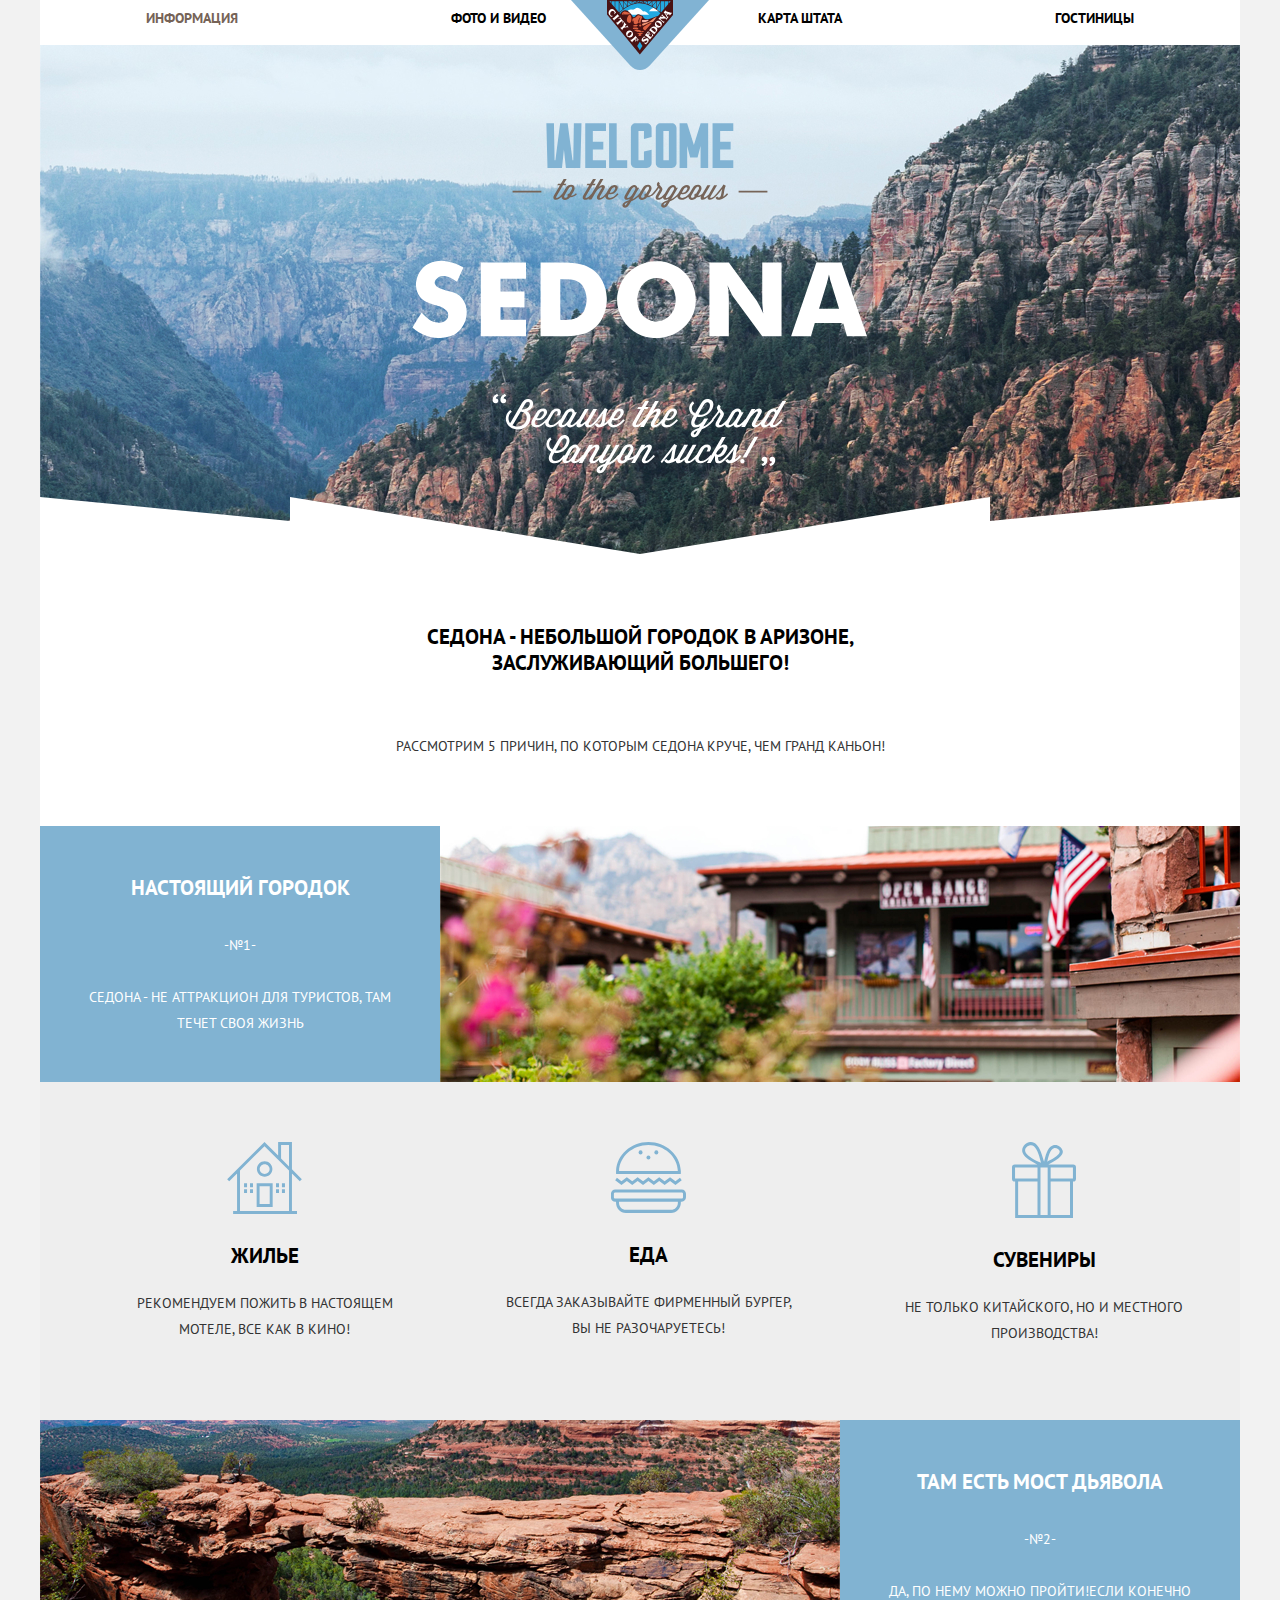
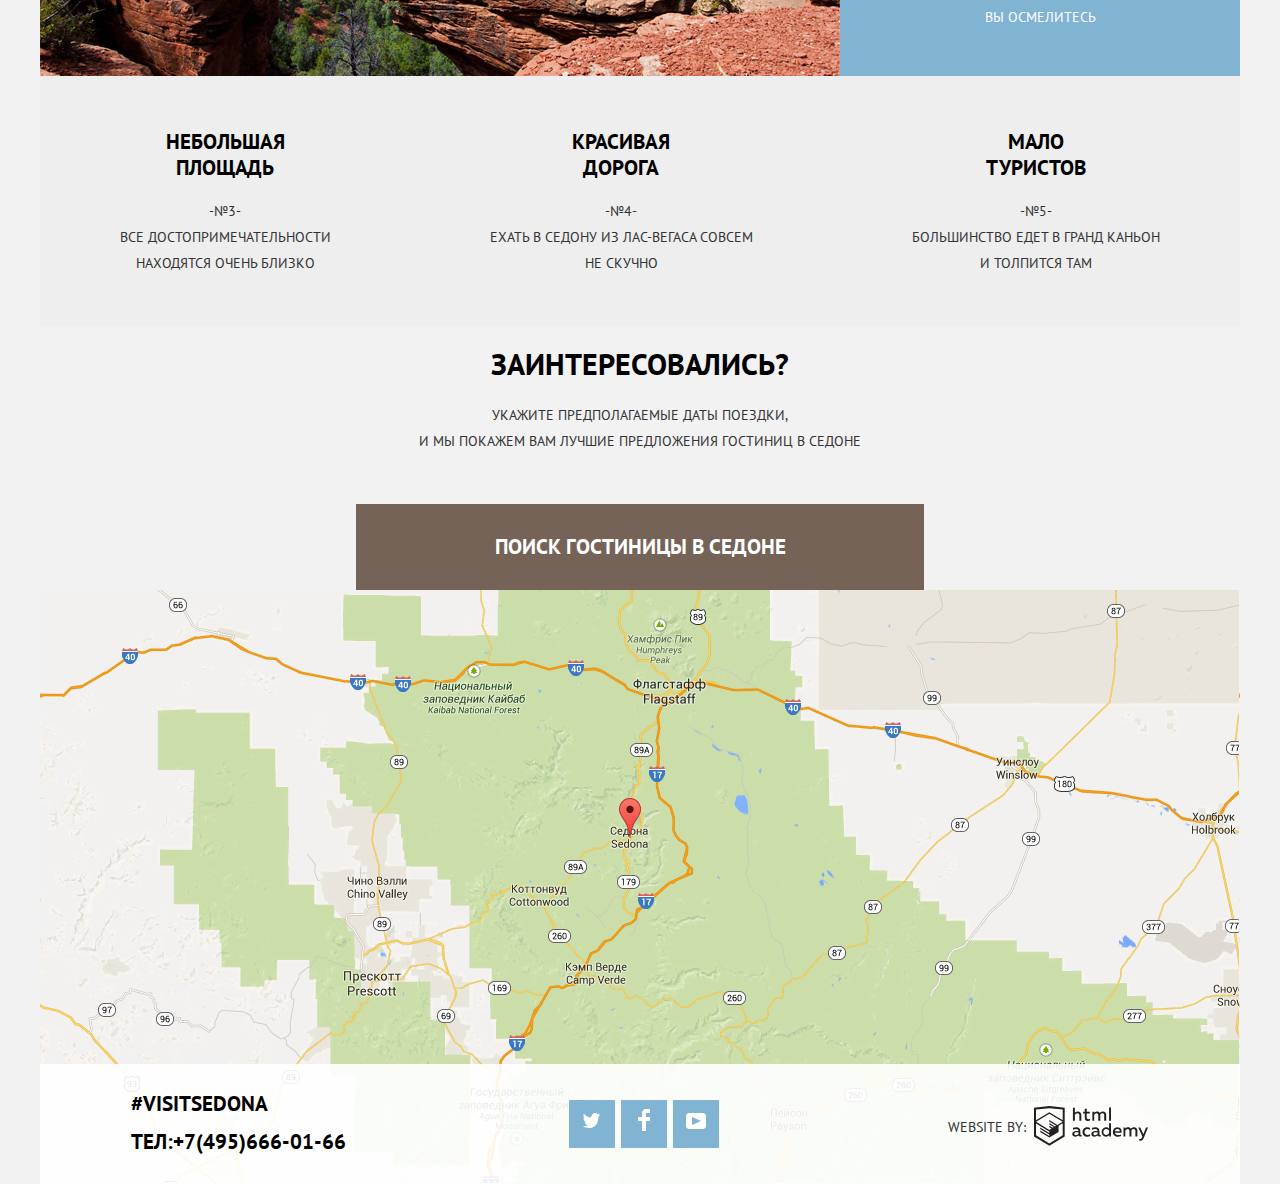
==== index.html @ 5049050f "Завершаю стилизацию" ====
<!DOCTYPE html>
<html class="page" lang="ru">
  <head>
    <meta charset="utf-8">
    <title>HTML Academy: Седона</title>
    <link href="https://fonts.googleapis.com/css2?family=PT+Sans:wght@400;700&display=swap" rel="stylesheet">
    <link href="css/style.css" rel="stylesheet">
    <link href="css/normalize.css" rel ="stylesheet">
  </head>
  <body class="page-body-index">
    <header class="main-header">
     <nav class="main-navigation">
      <div class="container">
         <a class="to-main-page" href="index.html">
         <img src="img/logo.svg" width="138" height="70" alt = "Седона логотип">
       </a>
     <ul class="site-navigation">
     <li><a class="info-page active" href="index.html">Информация</a></li>
     <li><a href="blank.html">Фото и видео</a></li>
     <li><a href="blank.html">Карта штата</a></li>
     <li><a href="inner.html">Гостиницы</a></li>
     </ul>
     </nav>
   </header>

<main class="container">

<h1 class="visually-hidden">Добро пожаловать в Седону</h1>
<div class="welcome">
<img src="img/welcome.svg" width="456.65" height="350.88" alt="Приветственная надпись">
</div>
<div class="background-placeholder">
<div class="decoration-placeholder"></div>
</div>
<section class="reasons">
  <div class="intro-text">
<h2>Седона - небольшой городок в Аризоне,<br>
  заслуживающий большего!</h2>
  <br>
<p class="intro">Рассмотрим 5 причин, по которым Седона круче, чем Гранд Каньон!</p>
</div>
<ul class="reasons-list">
  <li class="reason-item1">
    <div class="reason-info1">
    <h2>Настоящий городок</h2>
    <p>-№1-<br>
      <br>
     Седона - не аттракцион для туристов, там <br>
     течет своя жизнь</p>
    </div>
   <div class="reason-image1">
   <img src="img/realtown.jpg" width="800" height="256" alt="терраса"></div></li>
     <ul class="features-list">
       <li class="feature-item">
         <img src="img/house.svg" width="75" height="72" alt="Жилье">
         <h3>Жилье</h3>
         <p>Рекомендуем пожить в настоящем
           <br> мотеле, все как в кино!</p></li>

      <li class="feature-item">
        <img src="img/food.svg" width="75" height="70" alt="Еда">
        <h3>Еда</h3>
        <p>Всегда заказывайте фирменный бургер,
          <br> вы не разочаруетесь!</p></li>

      <li class="feature-item">
        <img src="img/souvenirs.svg" width="64" height="77" alt="Сувениры">
        <h3>Сувениры</h3>
        <p>Не только китайского, но и местного
          <br> производства!<p></li>
        </ul>

 <li class="reason-item2">
   <div class="reason-info2">
   <h2>Там есть мост дьявола</h2>
   <p>-№2-<br>
     <br>
     Да, по нему можно пройти!Если конечно <br>
      вы осмелитесь</p>
    </div>
      <div class="reason-image2">
    <img src="img/devilsbridge.jpg" width="800" height="256" alt="Мост Дьявола"></div></li>

<div class="reasons-poor">
 <li class="reason-item3"><h2>Небольшая <br> площадь</h2>
   <p>-№3-<br>
     Все достопримечательности <br> находятся очень близко</p></li>

 <li class="reason-item4"><h2>Красивая <br> дорога</h2>
    <p>-№4-<br>
      Ехать в Седону из Лас-Вегаса совсем <br> не скучно</p></li>

      <li class="reason-item5"><h2>Мало <br> туристов</h2>
        <p>-№5-<br>
          Большинство едет в Гранд Каньон <br> и толпится там</p></li>
        </div>
 </ul>
</section>
  <section class="search-form">
<h2>Заинтересовались?</h2>
  <p>Укажите предполагаемые даты поездки,<br> и мы покажем вам лучшие предложения гостиниц в Седоне</p>
  <div class="hidden-form-button">
  <button class="search-sedona" type="button"> Поиск гостиницы в Седоне</button><br>
  <form class="popup" action="https://visitsedona.ru/hotels" method="get">
  <div class="search-item">
  <label for="datein"> Дата заезда:</label>
  <div class="date-decoration">
  <input type="text" id="datein" name="datein" placeholder="   24 АПРЕЛЯ 2017">
  <svg width="21" height="23" viewBox="0 0 21 23" fill="none" xmlns="http://www.w3.org/2000/svg">
  <path fill-rule="evenodd" clip-rule="evenodd" d="M16.406 3.02498H19.251C20.217 3.02498 21 3.84698 21 4.86198V21.164C21 22.179 20.217 23 19.251 23H1.75C0.784 23 0 22.179 0 21.164V4.86198C0 3.84698 0.784 3.02498 1.75 3.02498H4.593V1.64798C4.593 1.26698 4.887 0.958984 5.25 0.958984C5.612 0.958984 5.906 1.26698 5.906 1.64798V3.02498H9.844V1.64798C9.844 1.26698 10.138 0.958984 10.501 0.958984C10.862 0.958984 11.156 1.26698 11.156 1.64798V3.02498H15.094V1.64798C15.094 1.26698 15.387 0.958984 15.75 0.958984C16.112 0.958984 16.406 1.26698 16.406 1.64798V3.02498ZM19.5646 21.484C19.6466 21.3979 19.691 21.2828 19.688 21.164H19.689V4.86198C19.689 4.60898 19.493 4.40298 19.252 4.40298H16.407V5.78098C16.407 6.16198 16.113 6.46998 15.751 6.46998C15.388 6.46998 15.095 6.16198 15.095 5.78098V4.40298H11.157V5.78098C11.157 6.16198 10.863 6.46998 10.502 6.46998C10.139 6.46998 9.845 6.16198 9.845 5.78098V4.40298H5.907V5.78098C5.907 6.16198 5.613 6.46998 5.251 6.46998C4.888 6.46998 4.594 6.16198 4.594 5.78098V4.40298H1.75C1.50263 4.40953 1.30696 4.61458 1.312 4.86198V21.164C1.30696 21.4114 1.50263 21.6164 1.75 21.623H19.251C19.3698 21.6201 19.4826 21.5701 19.5646 21.484Z" fill="#A9A9A9"/>
  <path fill-rule="evenodd" clip-rule="evenodd" d="M4.59399 9.2251H7.21899V11.2911H4.59399V9.2251ZM4.59399 12.6681H7.21899V14.7351H4.59399V12.6681ZM7.21899 16.1121H4.59399V18.1781H7.21899V16.1121ZM9.18799 16.1121H11.813V18.1781H9.18799V16.1121ZM11.813 12.6681H9.18799V14.7351H11.813V12.6681ZM9.18799 9.2251H11.813V11.2911H9.18799V9.2251ZM16.406 16.1121H13.781V18.1781H16.406V16.1121ZM13.781 12.6681H16.406V14.7351H13.781V12.6681ZM16.406 9.2251H13.781V11.2911H16.406V9.2251Z" fill="#A9A9A9"/>
  </svg>
  </div>
</div>
  <div class="search-item">
  <label for="dateout">Дата выезда:</label>
  <div class="date-decoration">
  <input type="text" id="dateout" name="dateout" placeholder="  4 ИЮЛЯ 2017">
  <svg width="21" height="23" viewBox="0 0 21 23" fill="none" xmlns="http://www.w3.org/2000/svg">
  <path fill-rule="evenodd" clip-rule="evenodd" d="M16.406 3.02498H19.251C20.217 3.02498 21 3.84698 21 4.86198V21.164C21 22.179 20.217 23 19.251 23H1.75C0.784 23 0 22.179 0 21.164V4.86198C0 3.84698 0.784 3.02498 1.75 3.02498H4.593V1.64798C4.593 1.26698 4.887 0.958984 5.25 0.958984C5.612 0.958984 5.906 1.26698 5.906 1.64798V3.02498H9.844V1.64798C9.844 1.26698 10.138 0.958984 10.501 0.958984C10.862 0.958984 11.156 1.26698 11.156 1.64798V3.02498H15.094V1.64798C15.094 1.26698 15.387 0.958984 15.75 0.958984C16.112 0.958984 16.406 1.26698 16.406 1.64798V3.02498ZM19.5646 21.484C19.6466 21.3979 19.691 21.2828 19.688 21.164H19.689V4.86198C19.689 4.60898 19.493 4.40298 19.252 4.40298H16.407V5.78098C16.407 6.16198 16.113 6.46998 15.751 6.46998C15.388 6.46998 15.095 6.16198 15.095 5.78098V4.40298H11.157V5.78098C11.157 6.16198 10.863 6.46998 10.502 6.46998C10.139 6.46998 9.845 6.16198 9.845 5.78098V4.40298H5.907V5.78098C5.907 6.16198 5.613 6.46998 5.251 6.46998C4.888 6.46998 4.594 6.16198 4.594 5.78098V4.40298H1.75C1.50263 4.40953 1.30696 4.61458 1.312 4.86198V21.164C1.30696 21.4114 1.50263 21.6164 1.75 21.623H19.251C19.3698 21.6201 19.4826 21.5701 19.5646 21.484Z" fill="#A9A9A9"/>
  <path fill-rule="evenodd" clip-rule="evenodd" d="M4.59399 9.2251H7.21899V11.2911H4.59399V9.2251ZM4.59399 12.6681H7.21899V14.7351H4.59399V12.6681ZM7.21899 16.1121H4.59399V18.1781H7.21899V16.1121ZM9.18799 16.1121H11.813V18.1781H9.18799V16.1121ZM11.813 12.6681H9.18799V14.7351H11.813V12.6681ZM9.18799 9.2251H11.813V11.2911H9.18799V9.2251ZM16.406 16.1121H13.781V18.1781H16.406V16.1121ZM13.781 12.6681H16.406V14.7351H13.781V12.6681ZM16.406 9.2251H13.781V11.2911H16.406V9.2251Z" fill="#A9A9A9"/>
  </svg>
  </div>
</div>
<div class="form-group">
  <div class="search-item">
  <label for="grownups">Взрослые:</label>
  <div class="quantity-form">
  <button type="button" class="button-minus">
    <svg width="12" height="3" viewBox="0 0 12 3" fill="none" xmlns="http://www.w3.org/2000/svg">
    <rect width="12" height="3" fill="#A9A9A9"/>
    </svg>
  </button>
    <input type="text" id="grownups" name="grownups">
    <button type="button" class="button-plus">
      <svg width="11" height="11" viewBox="0 0 11 11" fill="none" xmlns="http://www.w3.org/2000/svg">
      <path fill-rule="evenodd" clip-rule="evenodd" d="M4.23086 6.76932V11H6.76932V6.76932H11V4.23086H6.76932V0H4.23085V4.23086H0V6.76932H4.23086Z" fill="#A9A9A9"/>
      </svg>
    </button>
  </div>
  </div>
  <div class="search-item">
  <label for="children">Дети:</label>
  <div class="quantity-form">
    <button type="button" class="button-minus">
      <svg width="12" height="3" viewBox="0 0 12 3" fill="none" xmlns="http://www.w3.org/2000/svg">
      <rect width="12" height="3" fill="#A9A9A9"/>
      </svg>
    </button>
    <input type="text" id="children" name="children">
    <button type="button" class="button-plus">
      <svg width="11" height="11" viewBox="0 0 11 11" fill="none" xmlns="http://www.w3.org/2000/svg">
      <path fill-rule="evenodd" clip-rule="evenodd" d="M4.23086 6.76932V11H6.76932V6.76932H11V4.23086H6.76932V0H4.23085V4.23086H0V6.76932H4.23086Z" fill="#A9A9A9"/>
      </svg>
    </button>
  </div>
  </div>
  </div>
  <button class="search" type="button">Найти</button>
</form>
</div>
</section>
<div class="map">

</div>
</main>
  <footer class="page-footer">
    <div class="contacts">
      <h2 class="visually-hidden">Контакты</h2> <!--Логический заголовок,в макете такого слова нет-->
      <p class="outro">#VISITSEDONA<br>
        ТЕЛ:+7(495)666-01-66</p>
      </div>

      <div class="contacts">
        <h2 class="visually-hidden">Адреса в соцсетях</h2> <!--Логический заголовок,в макете такого словосочетания нет-->
      <ul class="social-media">
        <li class="icon"><a href="#">
          <span class="visually-hidden">Твиттер</span>
          <svg width="17" height="17" viewBox="0 0 17 17" fill="none" xmlns="http://www.w3.org/2000/svg">
          <path d="M10.95 1.14409C12.635 0.648089 13.934 1.41409 14.527 2.32309C15.2 2.09209 15.858 1.84209 16.538 1.61509C16.5249 2.30145 16.2117 2.94761 15.681 3.38309C16.366 3.55309 16.985 2.89209 16.985 2.89209C16.816 3.89209 15.979 4.68009 15.422 4.91609C15.191 11.6661 12.247 16.1331 5.34498 15.9981H4.89898C4.48898 15.9981 0.734977 15.5381 0.000976562 14.1111C2.27198 14.3071 3.89398 13.6891 4.69398 12.9341C3.73398 12.6341 2.01498 12.4571 1.71498 9.98409C2.06398 10.0901 2.27898 10.2121 2.90498 10.1031C1.70498 9.24709 0.373977 8.53009 0.447977 6.33009C0.732977 6.65809 1.51498 6.86609 1.78798 6.80209C1.08498 6.56109 -0.182023 3.44209 0.893977 1.85009C2.71198 3.70409 4.62898 5.45609 8.04598 5.62309C8.25398 3.33009 9.18298 1.79309 10.95 1.14409Z" fill="white"/>
          </svg>
        </a>
        </li>
        <li class="icon"><a href="#">
          <span class="visually-hidden">Фейсбук</span>
          <svg width="12" height="22" viewBox="0 0 12 22" fill="none" xmlns="http://www.w3.org/2000/svg">
          <path d="M12 4V0H8C5.79086 0 4 1.79086 4 4V8H0V12H4V22H8V12H12V8H8V4H12Z" fill="white"/>
          </svg>
        </a>
        </li>
        <li class="icon"><a href="#">
          <span class="visually-hidden">Ютуб</span>
          <svg width="20" height="16" viewBox="0 0 20 16" fill="none" xmlns="http://www.w3.org/2000/svg">
          <path fill-rule="evenodd" clip-rule="evenodd" d="M3 0H17C18.65 0 20 1.35 20 3V13C20 14.65 18.65 16 17 16H3C1.35 16 0 14.65 0 13V3C0 1.35 1.35 0 3 0ZM6.027 4.002V11.998L15.014 8L6.027 4.002Z" fill="white"/>
          </svg>
      </a>
      </li>
      </ul>
      </div>
      <span class="visually-hidden">HTML Academy</span>
      <div class="copyright-footer">
      <p class="copyright-text">Website by:  </p>
        <a class="htmlacademy" href="https://htmlacademy.ru">
          <svg width="115" height="41" viewBox="0 0 115 41" fill="none" xmlns="http://www.w3.org/2000/svg">
<path fill-rule="evenodd" clip-rule="evenodd" d="M15.5197 1.05737H15.3509L0 2.71895V31.4945L15.3509 40.8382L30.7018 31.4945V2.71895L15.5197 1.05737ZM77.0183 2.62185H75.0876V15.7311H77.0183V2.62185ZM40.8619 2.63264V7.76843C41.6131 6.9864 42.6386 6.5436 43.7105 6.53843C44.6823 6.47908 45.6329 6.84495 46.3253 7.54479C47.0177 8.24462 47.3866 9.21244 47.3399 10.2068V15.7634H45.367V10.4658C45.4231 9.94897 45.2754 9.43059 44.9566 9.02553C44.6377 8.62047 44.174 8.36218 43.6683 8.3079H43.3518C42.3456 8.36979 41.4321 8.9295 40.9041 9.80764V15.7634H38.8995V2.63264H40.8619ZM77.0183 31.4837H75.2775V30.0595C74.4828 31.1353 73.23 31.7538 71.9119 31.7211C69.4751 31.5528 67.5825 29.4822 67.5825 26.9845C67.5825 24.4867 69.4751 22.4162 71.9119 22.2479C73.1195 22.2052 74.2818 22.7203 75.0771 23.6505V18.3205H77.0183V31.4837ZM47.0656 30.0595C47.263 30.0515 47.4583 30.0152 47.6459 29.9516V31.3866C47.2482 31.5404 46.826 31.6172 46.4009 31.6132C45.6482 31.6769 44.9394 31.2429 44.639 30.5342C43.7036 31.31 42.5302 31.7227 41.3261 31.6995C39.733 31.6995 38.256 30.804 38.256 28.9482C38.256 26.65 40.3661 25.9379 42.1702 25.9379C42.9402 25.9505 43.707 26.0408 44.4596 26.2076V25.884C44.4596 24.805 43.6578 23.9742 42.1491 23.9742C41.0585 23.9764 39.9804 24.2116 38.9839 24.6647V22.8305C40.0678 22.451 41.204 22.2506 42.3495 22.2371C44.8394 22.2371 46.3693 23.4455 46.3693 26.1753V29.4121C46.3546 29.5668 46.401 29.721 46.4981 29.8406C46.5951 29.9601 46.7349 30.035 46.8862 30.0487H47.0656V30.0595ZM40.2711 28.8403C40.298 29.229 40.4761 29.5905 40.7655 29.844C41.055 30.0974 41.4317 30.2217 41.8115 30.189H41.9275C42.8819 30.1906 43.7973 29.8022 44.4702 29.11V27.5779C43.842 27.4414 43.2026 27.3655 42.5605 27.3513C41.5055 27.3513 40.2817 27.7074 40.2817 28.8403H40.2711ZM56.0229 22.9384C55.1962 22.4632 54.2596 22.2246 53.3115 22.2479H52.9422C51.7332 22.2873 50.5891 22.8166 49.7619 23.7192C48.9347 24.6218 48.4923 25.8236 48.5321 27.06V27.5024C48.6957 30.0004 50.805 31.8921 53.2482 31.7318C54.2519 31.7555 55.2477 31.5452 56.1601 31.1168V29.2718C55.3769 29.7215 54.4945 29.9591 53.5963 29.9624C52.5199 30.0288 51.4963 29.4793 50.9385 28.5356C50.3806 27.5918 50.3806 26.4095 50.9385 25.4658C51.4963 24.522 52.5199 23.9725 53.5963 24.039C54.461 24.0357 55.3066 24.2989 56.0229 24.7942V22.9384ZM66.1514 30.0595C66.3488 30.0515 66.5441 30.0152 66.7317 29.9516V31.3866C66.334 31.5404 65.9118 31.6172 65.4867 31.6132C64.734 31.6769 64.0252 31.2429 63.7248 30.5342C62.7894 31.31 61.616 31.7227 60.4119 31.6995C58.8188 31.6995 57.3417 30.804 57.3417 28.9482C57.3417 26.65 59.4518 25.9379 61.256 25.9379C62.0259 25.9505 62.7928 26.0408 63.5454 26.2076V25.884C63.5454 24.805 62.7436 23.9742 61.2349 23.9742C60.1443 23.9764 59.0662 24.2116 58.0697 24.6647V22.8305C59.1536 22.451 60.2897 22.2506 61.4353 22.2371C63.9252 22.2371 65.455 23.4455 65.455 26.1753V29.4121C65.4404 29.5668 65.4868 29.721 65.5838 29.8406C65.6809 29.9601 65.8207 30.035 65.972 30.0487H66.1514V30.0595ZM59.855 29.8481C59.5632 29.5943 59.3837 29.2311 59.3569 28.8403H59.378C59.378 27.7074 60.5385 27.3513 61.6569 27.3513C62.299 27.3655 62.9383 27.4414 63.5665 27.5779V29.11C62.8937 29.8022 61.9782 30.1906 61.0239 30.189H60.9078C60.5263 30.2247 60.1469 30.1019 59.855 29.8481ZM69.3271 26.9305C69.3271 25.2859 70.6308 23.9526 72.239 23.9526L72.2601 24.0066C73.4742 24.0066 74.5742 24.7382 75.0665 25.8732V28.0311C74.5856 29.1871 73.4673 29.9296 72.239 29.9084C70.6308 29.9084 69.3271 28.5752 69.3271 26.9305ZM83.3486 22.2479C86.8408 22.2479 88.0541 25.1395 87.4844 27.7397H80.922C81.1436 29.3582 82.6839 30.0163 84.2876 30.0163C85.2509 30.0196 86.2027 29.8021 87.0729 29.3797V31.1061C86.0736 31.5421 84.9939 31.7519 83.9078 31.7211C81.2385 31.7211 78.8963 30.189 78.8963 26.9521C78.8362 25.7502 79.2482 24.5736 80.0408 23.6841C80.8334 22.7945 81.9408 22.2658 83.1165 22.2155H83.3486V22.2479ZM80.8693 26.1753C80.9704 24.8237 82.1216 23.8104 83.4436 23.9095H83.4858C84.1064 23.8531 84.7196 24.08 85.1612 24.5295C85.6028 24.979 85.8275 25.6051 85.7752 26.24H80.8693V26.1753ZM89.489 31.4621V22.4961H91.2298V23.575C91.9777 22.7197 93.041 22.2229 94.1628 22.2047C95.2951 22.1328 96.3712 22.7163 96.9482 23.7153C97.7407 22.8335 98.8477 22.3161 100.018 22.2803C100.952 22.2327 101.859 22.6011 102.507 23.2901C103.154 23.9792 103.478 24.9213 103.394 25.8732V31.4837H101.39V25.9271C101.437 25.4734 101.306 25.0191 101.024 24.6647C100.743 24.3104 100.336 24.0852 99.8917 24.039H99.6174C98.7512 24.0941 97.9525 24.536 97.4335 25.2474V31.4837H95.4289V25.9271C95.4728 25.47 95.3357 25.0139 95.0481 24.6611C94.7606 24.3082 94.3467 24.088 93.8991 24.0497H93.6881C92.7466 24.1344 91.8915 24.6449 91.3564 25.4416V31.5161H89.5312L89.489 31.4621ZM113.977 22.4745H111.972L109.324 29.2718L106.306 22.4853H104.196L108.417 31.5484L108.237 32.0016C107.72 33.3611 107.003 34.0516 106.053 34.0516C105.75 34.0548 105.447 34.0112 105.156 33.9221V35.6161C105.536 35.7125 105.926 35.7632 106.317 35.7671C107.646 35.7671 108.902 35.0226 109.851 32.6813L113.977 22.4745ZM52.689 6.78658V3.54974L50.7266 4.01369V6.73264H49.144V8.49132H50.7899V12.9905C50.7231 13.817 51.0244 14.6301 51.61 15.2038C52.1955 15.7775 53.0028 16.0505 53.8073 15.9468C54.5996 15.9535 55.3875 15.8259 56.139 15.5692V13.8429C55.5727 14.0781 54.9672 14.199 54.356 14.199C53.2165 14.199 52.689 13.8105 52.689 12.6237V8.5129H55.8541V6.78658H52.689ZM58.3862 15.7526V6.75421H60.1376V7.83316C60.8811 6.97655 61.9403 6.476 63.0601 6.45211C64.1624 6.38099 65.2146 6.93142 65.8032 7.88711C66.5958 7.00534 67.7028 6.48794 68.8734 6.45211C69.8138 6.41462 70.7233 6.79859 71.364 7.50353C72.0046 8.20846 72.3126 9.16418 72.2073 10.1205V15.7418H70.2028V10.1853C70.2499 9.73151 70.1184 9.27721 69.8373 8.92287C69.5561 8.56853 69.1485 8.34334 68.7046 8.29711H68.4619C67.5957 8.35228 66.797 8.7942 66.278 9.50553V15.7418H64.2734V10.1853C64.3206 9.73151 64.1891 9.27721 63.9079 8.92287C63.6268 8.56853 63.2191 8.34334 62.7752 8.29711H62.5326C61.5911 8.38181 60.736 8.89229 60.2009 9.68895V15.7634H58.3862V15.7526ZM28.6972 30.3033L28.7078 30.2968L28.6972 30.3184V30.3033ZM28.6972 18.3205V30.3033L15.3509 38.4321L2.00459 30.3184V18.5147L15.2876 26.6068V28.0311L6.18257 22.5284V23.9418L15.3404 29.5632V31.0629L6.19312 25.4955V26.9521L15.3509 32.5734L24.5826 26.9197V20.8129L28.6972 18.3205ZM28.7078 16.7776L25.0362 18.9355L23.3482 20.0145L15.3087 15.0837V16.4971L22.156 20.7266L22.0083 20.8237L20.9532 21.4063L15.2876 17.9537V19.3995L19.761 22.1184L18.706 22.8413L15.3298 20.7913V22.2047L17.5454 23.5426L15.2982 24.9021L2.11009 16.864L15.3087 8.72869L28.7078 16.7776ZM15.2876 7.27211L28.7078 15.3534V4.56395L15.3615 3.12895L2.01514 4.56395V15.3534L15.2876 7.27211Z" fill="#231F20"/>
</svg>
</a>
</div>
</footer>
</body>
</html>
---- css/style.css ----
/*Переменные*/


:root {
  --basic-white: #ffffff;
  --basic-black: #000000;
  --light-black: #333333;
  --basic-cyan: #81b3d2;
  --cyan-dark: #669ec0;
  --cyan-extra-dark: #5496bd;
  --brown: #766357;
  --brown-dark: #604E43;
  --brown-extra-dark: #503e33;
  --brown-gray:#6a6a6a;
  --gray: #eeeeee;
  --gray-light: #f2f2f2;
  --gray-dark: #e5e5e5;
  --rubus: #bdbbbc;

}



.page-body-index {
  min-width:1280px;
  margin:0;
  padding:0;
  font-family: "PT Sans",sans-serif;
  font-size: 14px;
  line-height: 26px;
  font-weight: 700;
  color: var(--basic-black);
  text-transform: uppercase;
  background-color: var(--gray-light);
}

.page-body-inner {
  min-width:1280px;
  margin:0;
  padding:0;
  font-family: "PT Sans",sans-serif;
  font-size: 14px;
  line-height: 26px;
  font-weight: 700;
  color: var(--basic-black);
  text-transform: uppercase;
  background-color: var(--gray-light);
}

a {
  text-decoration: none;
}
img {
  max-width: 100%;
  height:auto
}
/*Grid*/
.page {
  height: 100%
}

.page-body-index {
  min-height:100%;
  display:grid;
  grid-template-rows: min-content 1fr min-content;
  align-content: start;
}
/*Main Header*/
.main-header {
margin:0
}

h2 {
  font-size: 21px;
  text-align:center;
}

p {
  font-size: 14px;
  font-weight: 400;
  color: var(--light-black)
}

/*Site Navigation*/
.main-navigation {
  display:flex;
  width:1200px;
  margin-left:auto;
  margin-right:auto;
  justify-content:center;
  background-color: var(--basic-white)
}
.container {
  margin:0
}

.header-logo {
  display:flex;
  justify-content: center;
  width: 138px;
  height: 70px;
  margin:0 auto
}

.site-navigation a{
  font-size: 14px;
  line-height: 26px;
  color: var(--basic-black);
  background-color: transparent
}

.site-navigation a.active{
  color:var(--brown)
}
.site-navigation {
  display:flex;
  flex-direction:row;
  justify-content:space-around;
  align-items:center;
  width:1200px;
  margin:0px;
  vertical-align:middle;
  padding:0px;
  margin-top:-80px;
  height:55px;
  list-style: none;
}

.site-navigation a:hover {
color: var(--basic-cyan)
}

.site-navigation a:active {
color: var(--basic-black);
opacity:30%
}

/*logo*/
.to-main-page {
  display:block;
  width: 138px;
  height: 70px;
  margin-left: auto;
  margin-right:auto;
  position:relative;
  z-index:2
}

/*Container*/

.container {
  width:1200px;
  margin: 0 auto
}

/*Header*/
.welcome {
  width:456.65px ;
  height:350.88px;
  margin:0 auto;
  margin-top:78px;
  padding:0;
  position:relative;
  z-index:2
}

.background-placeholder {
  display:flex;
  width:1200px;
  height:509px;
  background-image: url("../img/background-photo.jpg");
  background-position: center ;
  background-repeat: no-repeat;
  margin-top:-428.88px;

}
.decoration-placeholder {
  display:flex;
  width:1200px;
  background-image: url("../img/decor.svg");
  background-position: bottom;
  background-repeat:no-repeat;

}


/*Main*/
/*index*/
.intro-text {
  display: flex;
  flex-direction: column;
  justify-content: center;
  align-items: center;
  height:272px;
  width: auto;
  background-color: var(--basic-white);
}

.reasons {
  width:100%;
}

.reasons-list {
  width:100%;
  margin:0;
  padding:0;
}
.reason-item1 {
  display:flex;
  width:100%;
  height:256px;
  justify-content: center;
}
.reason-item1  {
  color: var(--basic-white);
  background-color: var(--basic-cyan)
}

.reason-info1 {
  display:flex;
  width:400px;
  height:256px;
  flex-direction:column;
  flex-wrap:wrap;
  justify-content:center;
  align-self:center
}

.reason-info1 p {
  font-size: 14px;
  font-weight: 400;
  color: var(--basic-white)
}

.features-list {
  display:flex;
  flex-direction:row;
  justify-content: space-around;
}

.feature-item {
  margin:60px 0
}
.reasons-list {
  list-style:none;
  text-align: center
}

.reason-item2 {
  display:flex;
  flex-direction: row-reverse;
  width:100%;
  height:256px;
  justify-content: center;
}

.reason-item2 {
    color: var(--basic-white);
    background-color: var(--basic-cyan)
}

.reason-info2 {
  display:flex;
  width:400px;
  height:256px;
  flex-direction:column;
  flex-wrap:wrap;
  justify-content:center;
  align-self:center
}

.reason-info2 p {
  font-size: 14px;
  font-weight: 400;
  color: var(--basic-white)
}

.reasons-poor {
  display:flex;
  justify-content:space-around;
  align-items: center;
  height: 250px
}


.features-list {
  list-style: none;
  text-align: center
}

.feature-item h3 {
  font-size: 21px;
  text-align: center
}

.search-sedona {
  font:inherit;
  font-size:21px;
  width:568px;
  height: 86px;
  text-align: center;
  color: var(--basic-white);
  text-transform: uppercase;
  background-color: var(--brown);
  border: none
}

.hidden-form-button .popup {
  display:none;
}

.hidden-form-button:hover .popup {
  position:absolute;
  display: flex;
  height:395px;
  width:568px;
  justify-content:center;
  padding:50px 0;
  flex-wrap:wrap;
  background-color: var(--basic-white);
  box-sizing:border-box
}

.popup .search-item  {
  display:flex;
  font: inherit;
  width:458px;
  height:38px;
  justify-content:space-between;
  align-items: center;
  margin-top: 0;
  margin-bottom:30px;
}

 .search-item:last-child  {
  margin-bottom: 0;
}

.date-decoration  {
  display:flex;
  font: inherit;
  background-color: var(--gray-light);
  width:346px;
  height:38px;
  border:1px solid var(--gray-light);
  vertical-align: middle;
}


 .search-item .date-decoration input {
   display:flex;
   font:inherit;
   width:inherit;
   padding:0 0;
   background-color: var(--gray-light);
   border:1px solid var(--gray-light);

}

.date-decoration  svg{
  display:flex;
  align-self: center;
  margin-right:5px
}

.form-group {
  display:flex;
  width:458px;
  justify-content: space-between;
}

.quantity-form {
  display:flex;
  width:114px;
  height:38px
}
/*
.form-group div:first-child label {
  margin-right:100px;
}
*/
.form-group div:last-child label {
  padding-left:50px
}

.search-item label {
vertical-align: middle;
}

.quantity-form input {
  width:64px;
  background-color: var(--gray-light);
  border:1px solid var(--gray-light);

}

.button-plus {
  display:flex;
  padding:0;
  padding-right:13px;
  padding-top:15px;
  border:none;
}

.button-plus svg:hover path {
  fill:var(--basic-black)
}

.button-minus {
  display:flex;
  padding:0;
  padding-left:13px;
  padding-top:19px;
  border:none;
}

.button-minus svg:hover rect {
  fill:var(--basic-black)
}

.search-item input:hover {
  background-color:var(--gray-dark)
}


.search-item input:focus {
  background-color: transparent
}

.date-decoration svg:hover path {
  fill:var(--basic-black)
}

.date-decoration svg:active path {
  fill:var(--basic-cyan)
}


 .quantity-form:first-child {
  margin-right: 80px
}


.search-sedona:hover {
  background-color: var(--brown-dark)
}

.search-sedona:active {
  color:rgba(255, 255, 255, 0.3);
  background-color: var(--brown-extra-dark);
}

.search-form p {
  text-align:center;
  margin-bottom:50px
}

.search-form h2 {
  font-size:30px
}

.search-form {
  flex-direction:column;
  width:568px;
  margin-left:auto;
  margin-right:auto;
}


.search {
  font-size:21px;
  font-weight:700;
  width:458px;
  height:58px;
  margin-top:20px;
  margin-left:auto;
  margin-right:auto;
  text-align: center;
  color: var(--basic-white);
  text-transform: uppercase;
  background-color: var(--basic-cyan);
  border: none
}

.search:hover {
background-color:var(--cyan-dark);
}

.search:active {
background-color:var(--cyan-extra-dark);
color:rgba(255, 255, 255, 0.3)
}

.intro {
  font-size: 14px;
  text-align: center;
  color: var(--light-black)
}

.inner {
  font-size: 14px;
  font-weight: 400;
  color: var(--basic-black);
  list-style: none
}

.limit {
  font-size: 14px;
  font-weight: 400;
  color: var(--basic-black)
}

.reasons, .map {
background-color: var(--gray)
}

.map {
  height:594px;
  background-image: url("../img/map.png");
  z-index:1;
}
/*inner*/
/*Hotel pick menu*/
.pick {
  display:flex;
  width:1200px;
  height:217px;
  justify-content: center;
  align-items: space-between;
  background-image: url("../img/backgroundblur.jpg");
  background-position: ;
  background-repeat: no-repeat
}

.search-parameters {
  display:flex;
  width:1200px;
  height:217px;
  margin-bottom:60px;
  justify-content:;
  color: var(--basic-white)
}


.inner-infrastructure {
  display:flex;
  flex-direction:column;
  margin:0;
  justify-content:space-around;
  padding-bottom:20px;
  list-style:none;
}

.inner-infrastructure h3 {
  margin-bottom:0
}

.filter-option label {
  position: relative;
  display: flex;
  cursor: pointer;
  font-size: 14px;
  font-weight:400;
  user-select: none;
  align-self: center;
}

.inner-hotel-type .filter-option label::before {
  display:block;
  content:"";
  width:23px;
  height:23px;
  margin-right:17px;
  align-self:center;
  background-image:url("../img/checkbox-off.svg");
}


.inner-infrastructure li:last-child label::before {
  display:block;
  content:"";
  width:27px;
  height:23px;
  margin-right:17px;
  align-self:center;
  background-image:url("../img/checkbox-on-disabled.svg");
}

.inner-infrastructure li:nth-child(2) .filter-input-checkbox + label::before {
  display:block;
  content:"";
  width:19px;
  height:19px;
  margin-right:17px;
  align-self:center;
  border:3px solid var(--brown-gray);
  border-radius:3px;
}

.inner-infrastructure li:nth-child(3) .filter-input-checkbox + label::before {
  display:block;
  content:"";
  width:19px;
  height:19px;
  margin-right:17px;
  align-self:center;
  border:3px solid var(--brown-gray);
  border-radius:3px;
}


.filter-option .filter-input-checkbox:checked + label::before {
  display:block;
  content:"";
  width:27px;
  height:23px;
  margin-right:13px;
  align-self:center;
  background-image:url("../img/checkbox-on.svg");
  background-repeat:no-repeat;
}

.inner {
  height:auto;
  flex-direction:column;
  align-items: space-around;
  color: var(--basic-white);
}

.inner-hotel-type {
  display:flex;
  flex-direction:column;
  margin:0;
  margin-left:120px;
  justify-content:space-around;
  padding-bottom:20px;
  list-style:none;
}

.inner-hotel-type h3 {
  margin-bottom:0
}

/* Filter toggle*/

.filter-item {
  margin-top: 0px;
  padding: 0;
  border: none;
}

.range-filter {
  width: 316px;

}

.filter-item legend {
  margin:0;
font-size: 16px;
line-height:21px;
font-weight:700px;
margin-bottom: 20px;
}

.range-controls {
position:relative;
}

.range-controls .scale {
  margin-top: 25px;
  height: 2px;
  background-color:rgba(255, 255, 255, 0.3);
}

.range-controls .bar {
  width: 80%;
  height: 2px;
  background-color: var(--basic-white);
}


.range-controls .toggle {
  position: absolute;
  top: -10px;
  left: 0;
  width: 4px;
  height: 4px;
  padding: 0;
  border: 8px solid #ffffff;
  background-color: #ababab;
  border-radius:50%;
  box-shadow: 0 2px 1px 0 #cfcfcf;
}

.range-controls .toggle-min {
  left: 0px;
}

.range-controls .toggle-min:hover {
  width: 4px;
  height: 4px;
  padding: 0;
  border: 10px solid #ffffff;
}

.range-controls .toggle-max {
  left: 248px;
}

.range-controls .toggle-max:hover {
  width: 4px;
  height: 4px;
  padding: 0;
  border: 10px solid #ffffff;
}

.cost-per-day {
  display:flex;
  flex-direction:column;
  justify-content: space-around;
  margin-left:auto;
  margin-right:70px;
}

.range {
  display:flex;
  width:317px;
  font-size: 14px;
  font-weight:400;
  line-height:21px;
  padding: 7px 0;
  border: 3px solid white;
  border-radius:2px;
}

.stick {
  display:flex;
  width:2px;
  margin:0;
  margin-left:40px;
  align-self:center
}

.range .range-lim:first-child {
  display:flex;
  padding-left:65px
}

.range .range-lim:last-child {
  display:flex;
  padding-left:50px;
}

.range .range-lim input {
  width:32px;
  color:var(--basic-white);
  background-color:transparent;
  vertical-align: middle;
  margin-left:5px;
  border:none
}


.show {
  width:136px;
  height:36px;
  align-self:center;
}

.show:hover {
  color: var(--basic-black);
  background-color: var(--basic-white)
}

/* Search results*/
.sort {
  display: flex;
  padding-left:50px;
  padding-top:30px;
  margin:0 auto;
  height:145px;
  background-color:var(--basic-white);
  border-bottom:1px solid var(--gray-dark);


}

.sort-inner {
  display:flex;
  flex-direction:row;
  width:100%;
  justify-content: flex-start;
  color: var(--basic-black);
  list-style:none;
}

.sort h2 {
  margin:10px;
  white-space: pre;
}



.sort-inner li:not(:first-child) {
  color:silver;
  line-height:18px;
  font-size: 12px;
  font-weight:400;
  text-decoration:underline dashed;
  margin-right: 40px;
}

.sort-inner li:first-child {
  line-height:18px;
  font-size: 12px;
  font-weight:400;
  color:var(--basic-black);
  margin-right: 40px
}

.sort-inner li:nth-child(2) {
  color:var(--basic-cyan);
  line-height:18px;
  font-size: 12px;
  font-weight:400;
  text-decoration:none;
  margin-right: 40px;
}

.sort-inner li:not(:first-child):hover {
  color:var(--basic-cyan);
  line-height:18px;
  font-size: 12px;
  font-weight:400;
  text-decoration:underline dashed;
  margin-right: 40px;
}

.sort-inner li:not(:first-child):active {
  color: var(--basic-cyan);
  text-decoration:none
}

.sort-inner li:focus {
  color: var(--basic-black);
  text-decoration:none
}

.sort-inner h4 {
  margin:0
}

.sort h2, .sort h4 {
  margin-right: 40px;
}

.sort-triangles {
  margin-left:auto;
  margin-right:70px;
  margin-top:0
}

.sort-triangles svg {
  margin-right:10px
}

.sort-triangles svg:first-child:hover path,
.sort-triangles svg:last-child:hover path {
  fill: var(--basic-black)
}

.sort-triangles svg:first-child:active path,
.sort-triangles svg:last-child:active path{
  fill: var(--basic-cyan)
}

.pick-result {
  display:flex;
}

.found {
  display:flex;
  flex-direction: column;
  align-content: space-around;
  width:1200px;
  height:auto;
  list-style: none;
  padding:0;
  margin:0 auto;
  background-color:var(--basic-white);
  box-sizing:border-box
}

.amara {
  display:flex;
  width: 100%;
  height: 125px;
  flex-wrap: wrap
}

.amara p{
  display:flex;
  justify-content: flex-start
}

.desert {
  display:flex;
  width: 100%;
  height: 125px;
  flex-wrap: wrap
}

.diablo {
  display:flex;
  width: 100%;
  height: 125px;
  flex-wrap: wrap
}

.found-item {
  display:flex;
  padding: 24px  70px;
  margin-left: auto;
  width:1200px;
  flex-direction:row;
  border-bottom:1px solid var(--gray-dark);
  box-sizing:border-box

}


.found-item h3 {
  margin:0
}

.found-item p {
  margin:0
}

.found-item img {
  display:block
}


.stars {
  padding:0;
  display:flex;
  flex-direction:row;
  margin-left:auto;
  margin-bottom: 40px;
  list-style:none;

}

.stars li {
  width:25px;
  height:25px;
  background: url("../img/star.svg") no-repeat 100% 100%;
  list-style:none
}

.rating {
  background-color: var(--gray);
  text-align:center;
  padding:5px;
  width:100px;
  height:12px;
  line-height: 12px;
}

.text {
display:flex;
flex-direction:column;
margin-left:30px
}

.path {
margin-left:auto;
margin-right:10px;
display:flex;
flex-direction:column;
text-align:right
}

.buttons {
  display:flex;
  margin-top:auto;
  flex-direction:row;
}

.buttons button:first-child {
  margin-right: 6px;
}

/* Button*/
.detail {
  font: inherit;
  text-align: center;
  color: var(--basic-white);
  text-transform: uppercase;
  background-color: var(--basic-cyan);
  border: none
}

.detail:hover {
  background-color:var(--cyan-dark)
}
.detail:active {
  color:rgba(255, 255, 255, 0.3);
  background-color:var(--cyan-extra-dark);
}

.book {
  font: inherit;
  text-align: center;
  color: var(--basic-white);
  text-transform: uppercase;
  background-color: var(--brown);
  border: none
}

.book:hover {
  background-color: var(--brown-dark)
}

.book:active {
  color:rgba(255, 255, 255, 0.3);
  background-color:var(--brown-extra-dark);
}

.show {
  font: inherit;
  font-weight:400;
  text-align: center;
  color: var(--basic-white);
  text-transform: uppercase;
  background-color: transparent;
  border: 2px solid white
}
/* Footer*/

.page-footer {
  display:flex;
  width:1200px;
  height:120px;
  margin-left:auto;
  margin-right:auto;
  justify-content: space-around;
  margin-top:-120px;
  background-color:rgba(255, 255, 255, 0.9);

  z-index:2
}

.footer-up {
  height:120px;
  background-color:var(--basic-white)
}

.visually-hidden:not(:focus):not(:active) {
  overflow: hidden;
}

.social-media {
  list-style:none
}

.copyright-footer{
  display:flex;
  margin-top:36px
}

.copyright-text {
  white-space:pre
}

.htmlacademy {
  margin-top:5px
}

.htmlacademy:hover path {
  fill: var(--basic-cyan);
}

.htmlacademy:active path {
  fill: var(--rubus)
}

.outro {
  font-size: 21px;
  font-weight: 700;
  line-height: 180%;
  color: var(--basic-black)
}

.social-media {
  display:flex;
  margin-top:36px;
  margin-right:40px;
}
.icon {
  display:flex;
  align-items: center;
  justify-content: center;
  margin-right:6px;
  width:46px;
  height:48px;
  background-color: var(--basic-cyan);
}

.icon:hover {
background-color: var(--cyan-dark);
}

.icon:active path {
  opacity:0.3;
}

.icon:active {
  background-color: var(--cyan-extra-dark);
}

.visually-hidden {
  display:none
}

.blank {
  width:1224px;
  height:1224px;
  margin-left:auto;
  margin-right:auto;
  background-image:url("../img/founded1902.jpg");
  background-position: center;
}

.blank h1,
.blank p {
  font-family: "PT Sans",sans-serif;
  font-size: 48px;
  line-height: 26px;
  font-weight: 700;
  padding-top:100px;
  text-align:center;
  text-decoration:underline;
  color: var(--basic-white);
}
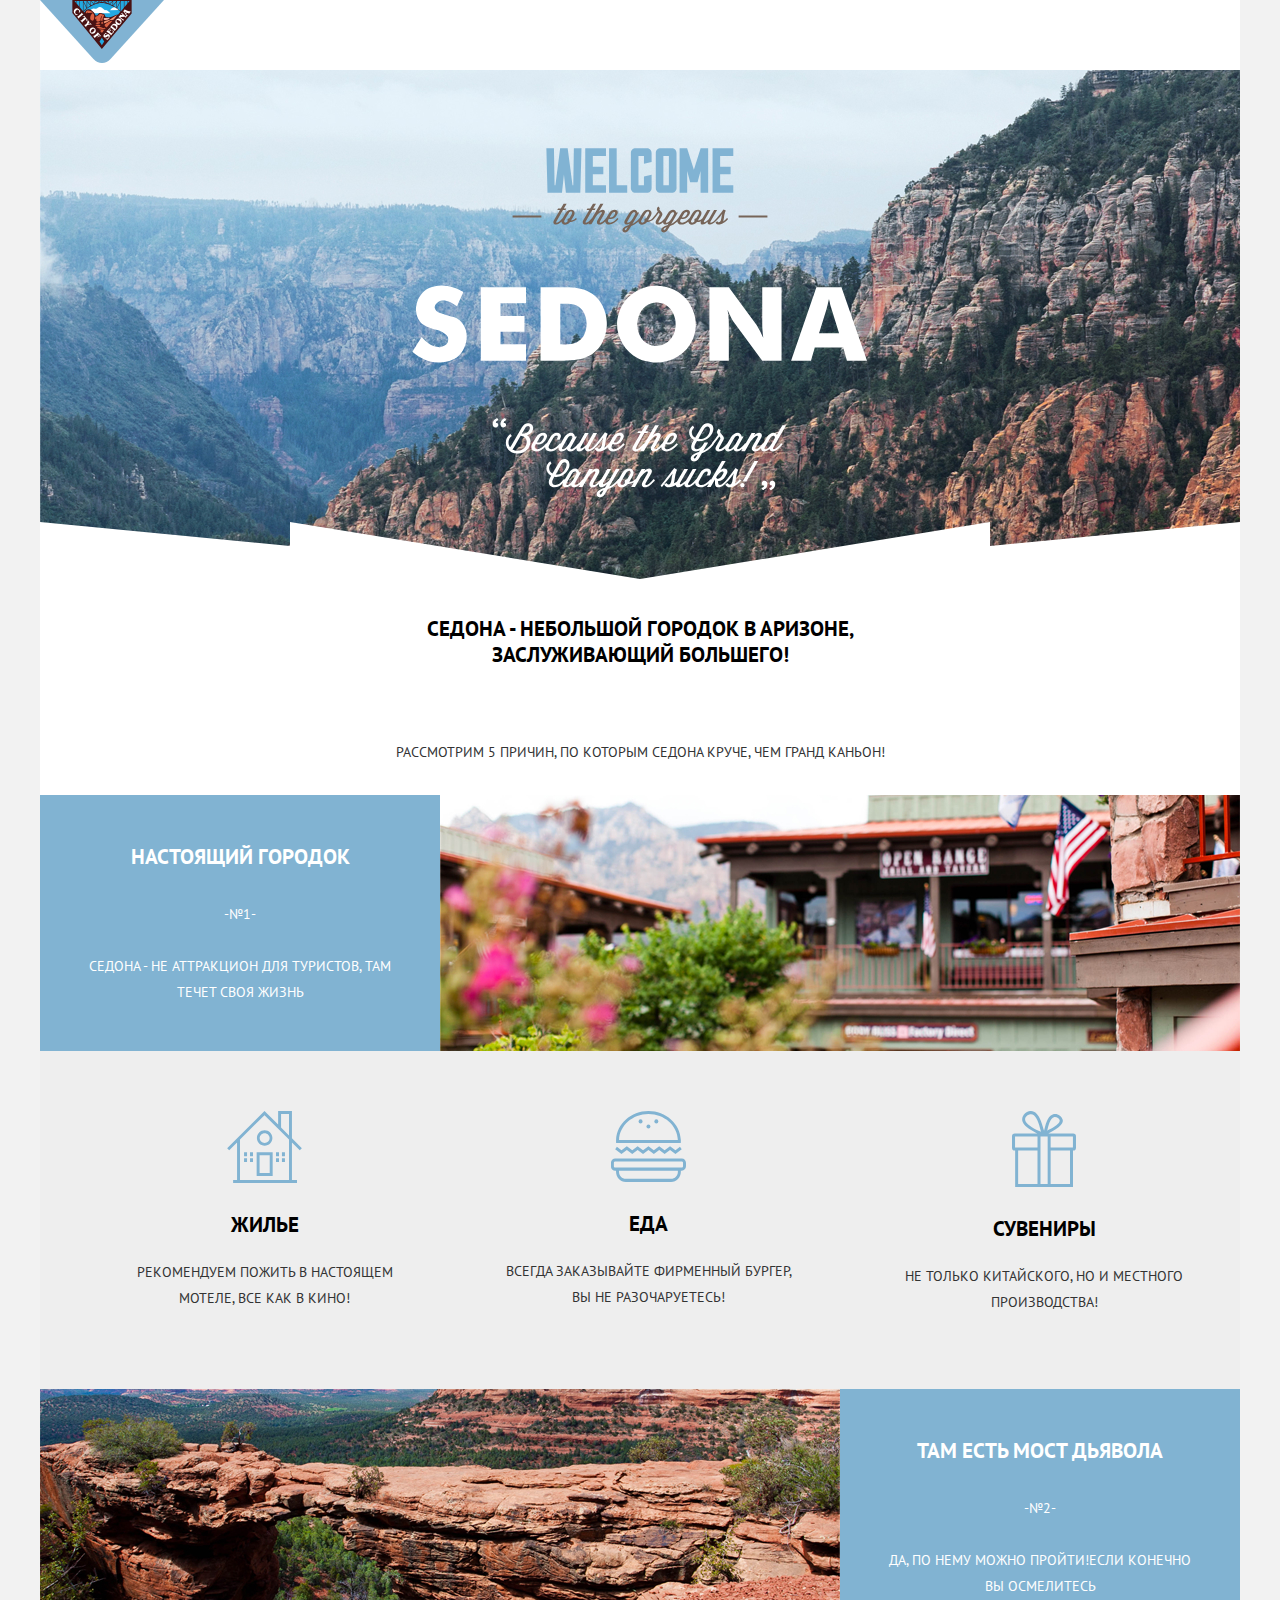
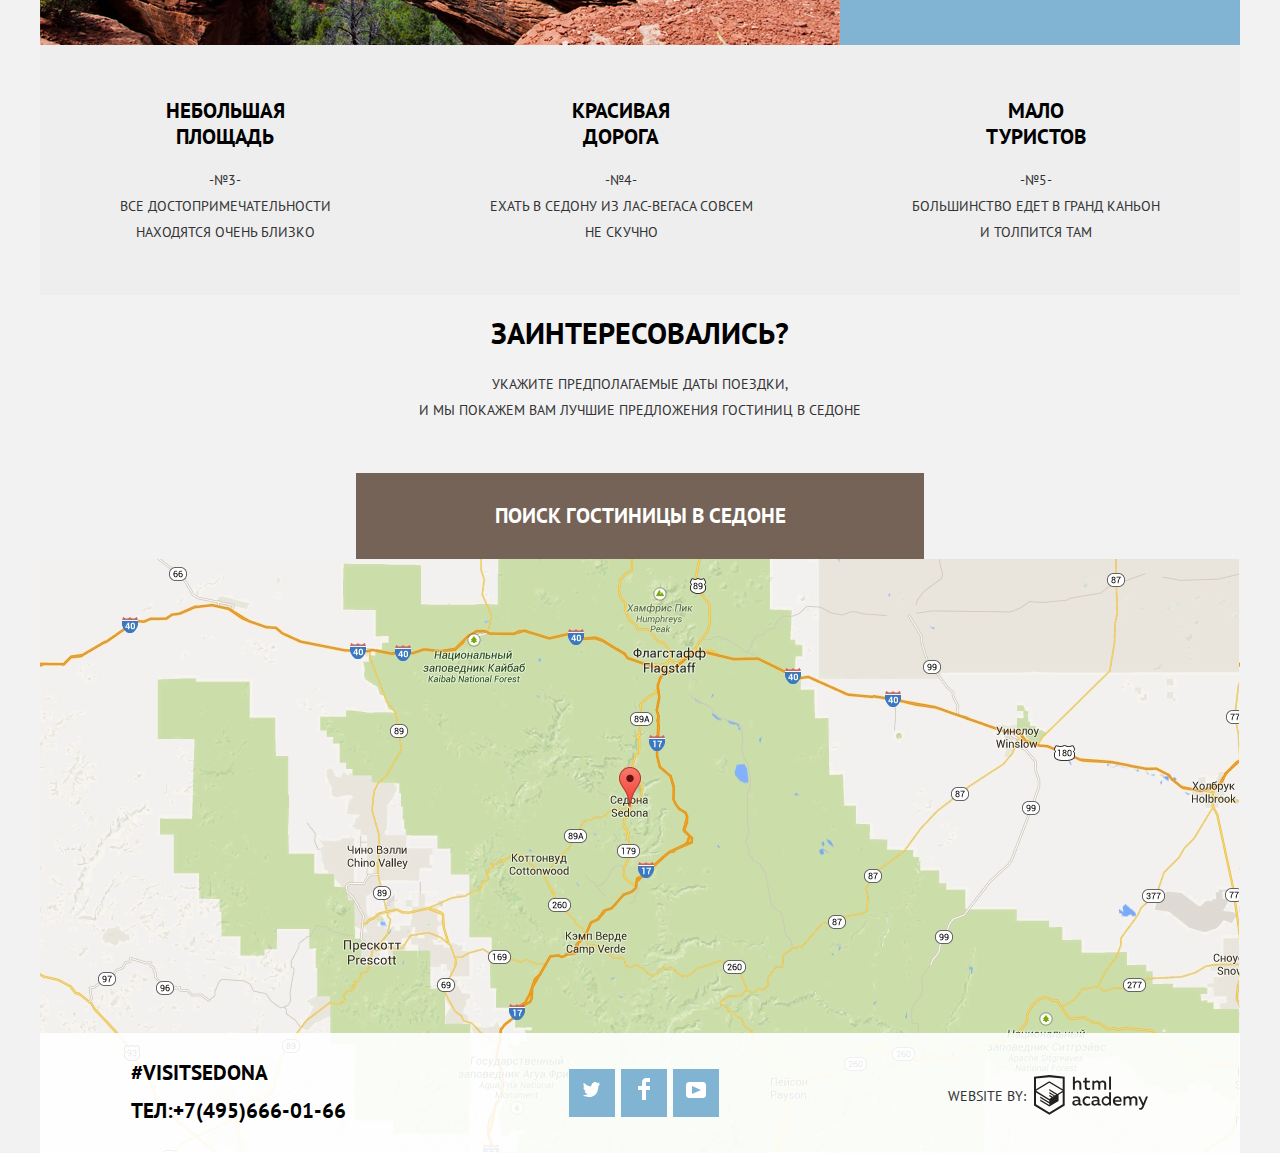
==== commit 6b6a04db: "Оформление контента" ====
--- a/index.html
+++ b/index.html
@@ -3,14 +3,14 @@
   <head>
     <meta charset="utf-8">
     <title>HTML Academy: Седона</title>
-    <link href="https://fonts.googleapis.com/css2?family=PT+Sans:wght@400;700&display=swap" rel="stylesheet">
+    <link rel="stylesheet" href= "https://fonts.googleapis.com/css2?family=PT+Sans:wght@400;700&display=swap" >
     <link href="css/style.css" rel="stylesheet">
     <link href="css/normalize.css" rel ="stylesheet">
   </head>
   <body class="page-body-index">
     <header class="main-header">
      <nav class="main-navigation">
-      <div class="container">
+
          <a class="to-main-page" href="index.html">
          <img src="img/logo.svg" width="138" height="70" alt = "Седона логотип">
        </a>
@@ -27,7 +27,7 @@
 
 <h1 class="visually-hidden">Добро пожаловать в Седону</h1>
 <div class="welcome">
-<img src="img/welcome.svg" width="456.65" height="350.88" alt="Приветственная надпись">
+<img src="img/welcome.svg" width="456" height="350" alt="Приветственная надпись">
 </div>
 <div class="background-placeholder">
 <div class="decoration-placeholder"></div>
@@ -48,8 +48,8 @@
      Седона - не аттракцион для туристов, там <br>
      течет своя жизнь</p>
     </div>
-   <div class="reason-image1">
-   <img src="img/realtown.jpg" width="800" height="256" alt="терраса"></div></li>
+    <div class="reason-image1">
+    <img src="img/realtown.jpg" width="800" height="256" alt="терраса"></div></li>
      <ul class="features-list">
        <li class="feature-item">
          <img src="img/house.svg" width="75" height="72" alt="Жилье">
--- a/css/style.css
+++ b/css/style.css
@@ -1,3 +1,4 @@
+
 /*Переменные*/
 
 
@@ -54,7 +55,7 @@
   max-width: 100%;
   height:auto
 }
-/*Grid*/
+/*Сетка*/
 .page {
   height: 100%
 }
@@ -72,6 +73,7 @@
 
 h2 {
   font-size: 21px;
+  font-weight:700;
   text-align:center;
 }
 
@@ -126,6 +128,15 @@
   list-style: none;
 }
 
+.site-navigation li:nth-child(2) {
+  margin-right:120px
+}
+
+.site-navigation li:nth-child(3) {
+  margin-left:120px
+}
+
+
 .site-navigation a:hover {
 color: var(--basic-cyan)
 }
@@ -189,11 +200,22 @@
 .intro-text {
   display: flex;
   flex-direction: column;
-  justify-content: center;
+  justify-content: flex-start;
+  padding-top:20px;
   align-items: center;
-  height:272px;
+  height:216px;
   width: auto;
   background-color: var(--basic-white);
+  box-sizing:border-box
+}
+
+.intro-text h2{
+  margin-bottom:0;
+
+}
+
+.intro-text .intro {
+  margin-top:45px;
 }
 
 .reasons {
@@ -776,11 +798,13 @@
 .sort {
   display: flex;
   padding-left:50px;
-  padding-top:30px;
+  padding-top:20px;
   margin:0 auto;
-  height:145px;
+  align-content:center;
+  height:85px;
   background-color:var(--basic-white);
   border-bottom:1px solid var(--gray-dark);
+  box-sizing:border-box;
 
 
 }
@@ -790,6 +814,7 @@
   flex-direction:row;
   width:100%;
   justify-content: flex-start;
+  align-content:center;
   color: var(--basic-black);
   list-style:none;
 }
@@ -856,7 +881,7 @@
 
 .sort-triangles {
   margin-left:auto;
-  margin-right:70px;
+  margin-right:60px;
   margin-top:0
 }
 
@@ -871,6 +896,10 @@
 
 .sort-triangles svg:first-child:active path,
 .sort-triangles svg:last-child:active path{
+  fill: var(--basic-cyan)
+}
+
+.sort-triangles svg:last-child path{
   fill: var(--basic-cyan)
 }
 
@@ -976,7 +1005,7 @@
 
 .path {
 margin-left:auto;
-margin-right:10px;
+margin-right:0px;
 display:flex;
 flex-direction:column;
 text-align:right
@@ -1130,7 +1159,8 @@
   margin-left:auto;
   margin-right:auto;
   background-image:url("../img/founded1902.jpg");
-  background-position: center;
+  background-position: top;
+  border: 40px solid var(--basic-cyan)
 }
 
 .blank h1,
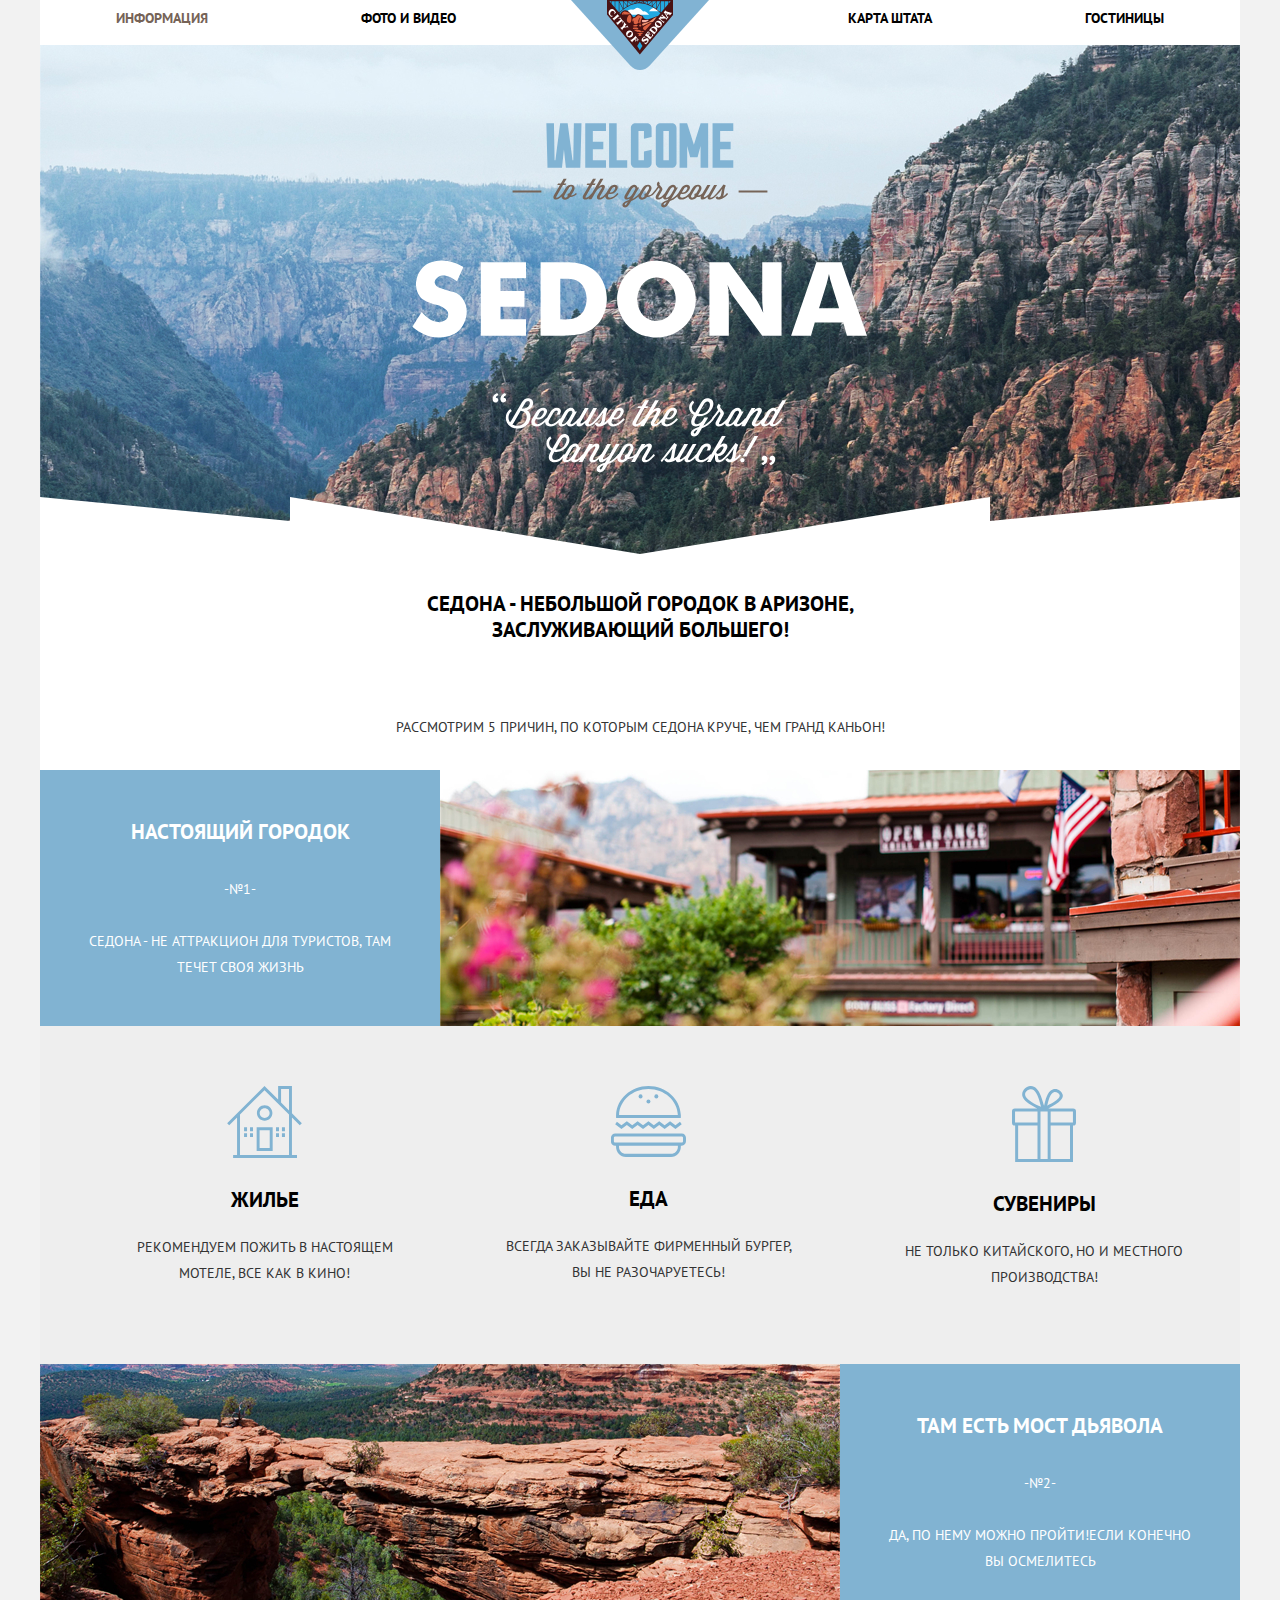
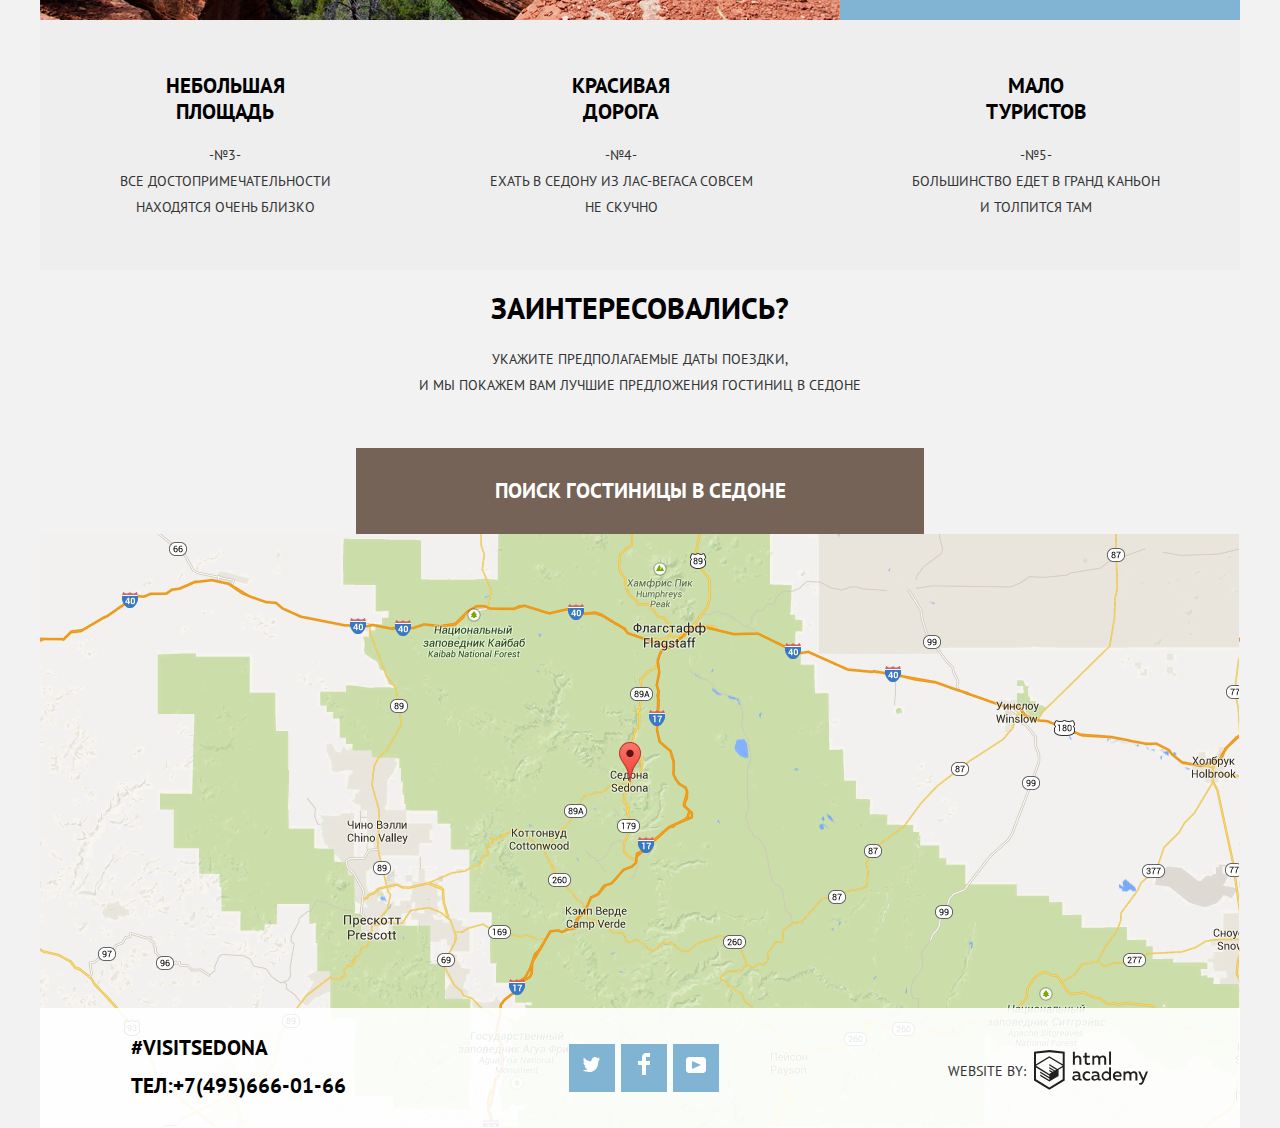
==== commit 1b0e2387: "19:54" ====
--- a/index.html
+++ b/index.html
@@ -10,7 +10,7 @@
   <body class="page-body-index">
     <header class="main-header">
      <nav class="main-navigation">
-
+         <div class="container">
          <a class="to-main-page" href="index.html">
          <img src="img/logo.svg" width="138" height="70" alt = "Седона логотип">
        </a>
@@ -20,6 +20,7 @@
      <li><a href="blank.html">Карта штата</a></li>
      <li><a href="inner.html">Гостиницы</a></li>
      </ul>
+   </div>
      </nav>
    </header>
 
--- a/css/style.css
+++ b/css/style.css
@@ -301,7 +301,8 @@
   display:flex;
   justify-content:space-around;
   align-items: center;
-  height: 250px
+  height: 250px;
+  list-style: none;
 }
 
 
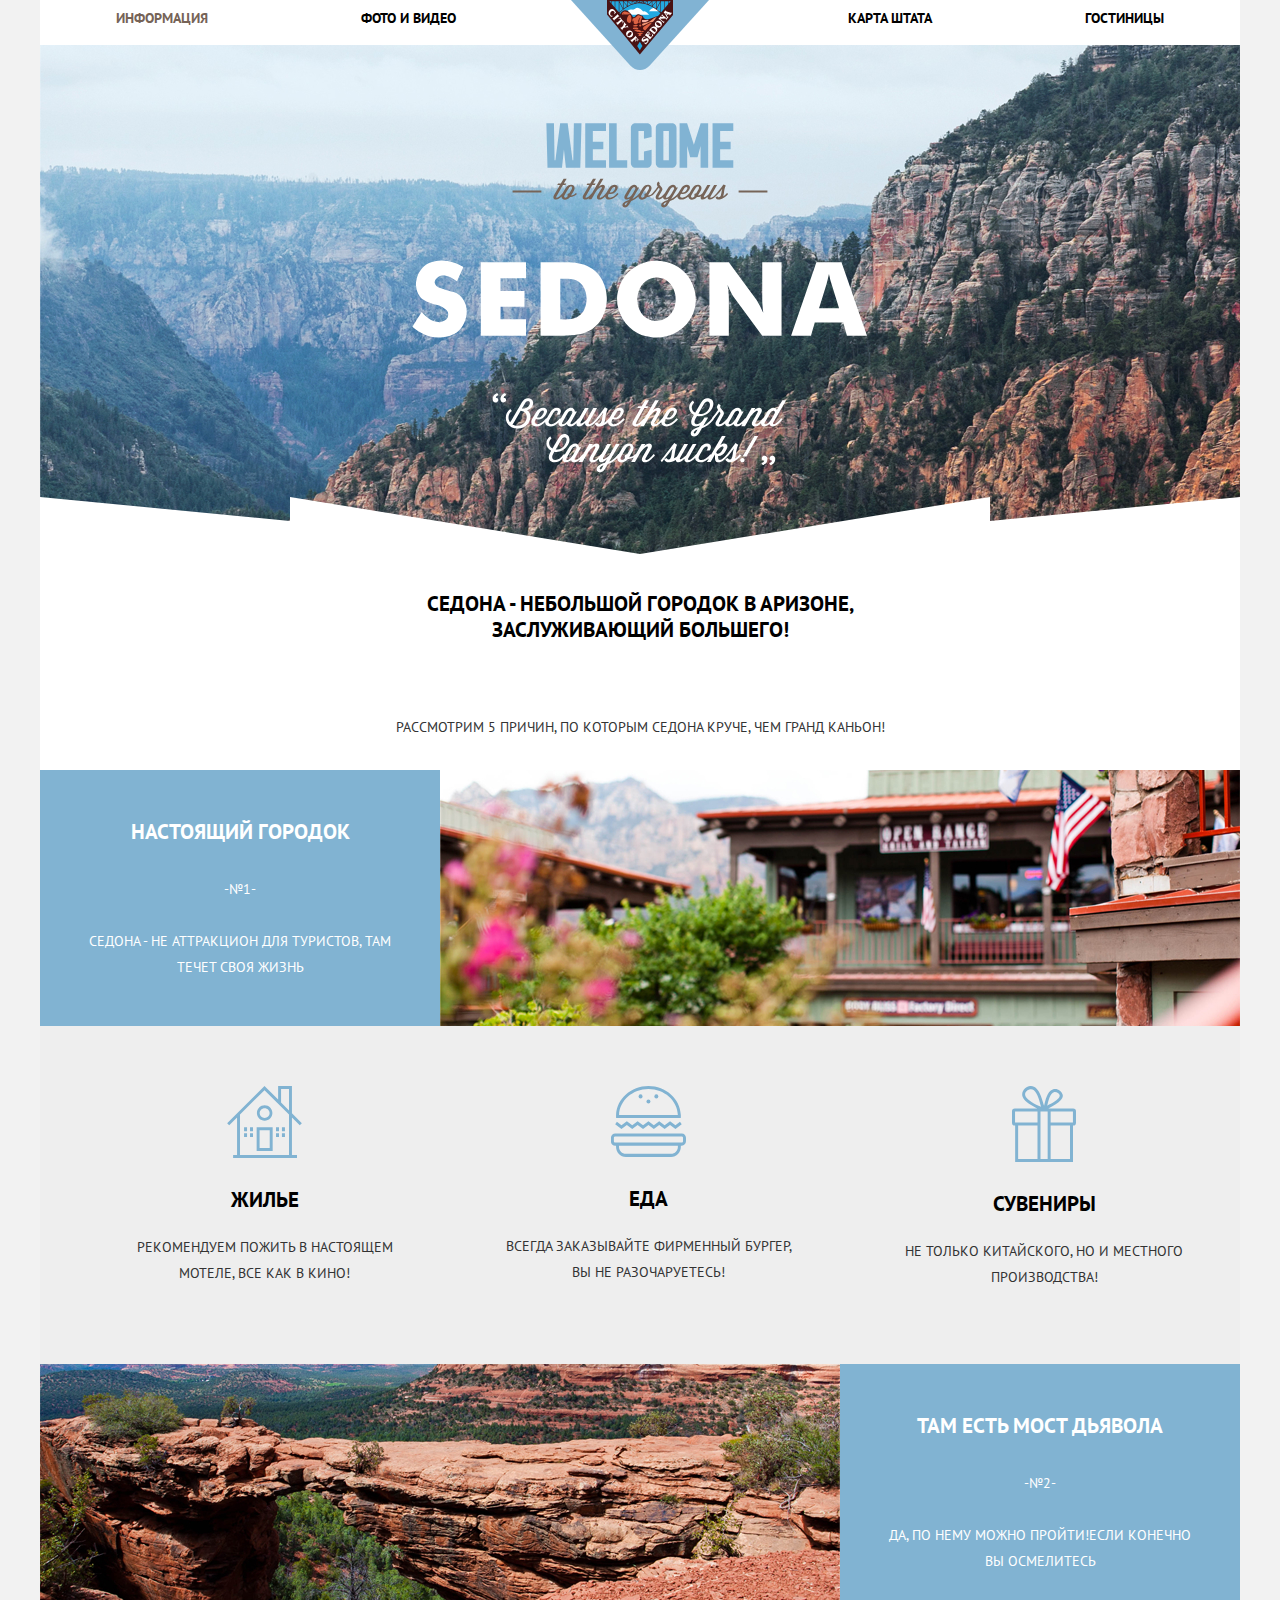
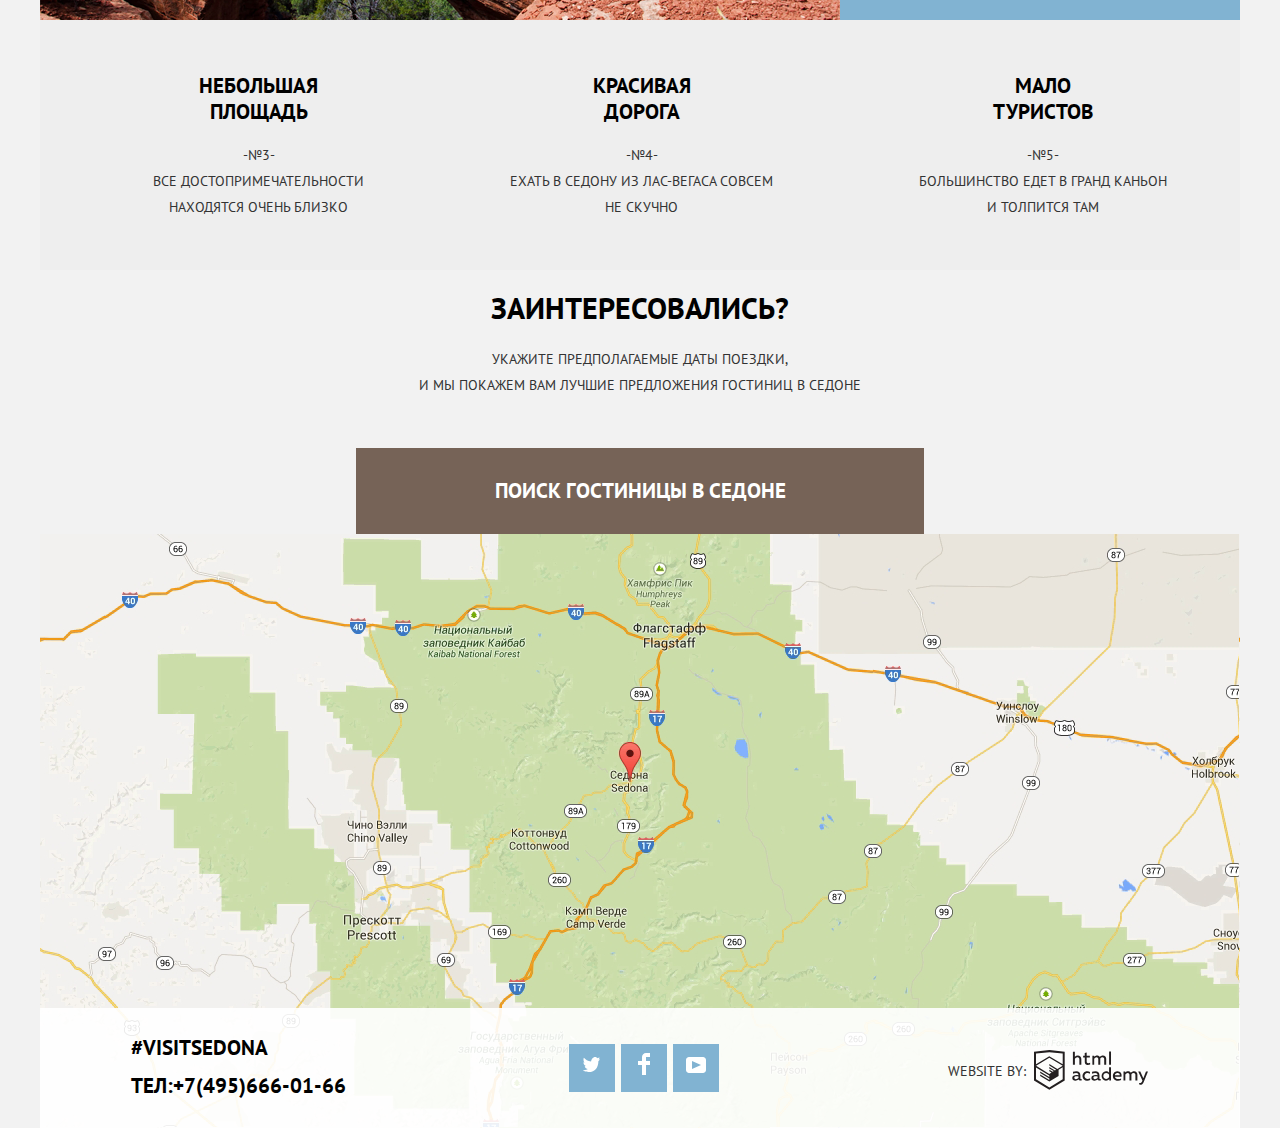
==== commit d1d3858b: "Исправлены ошибки" ====
--- a/index.html
+++ b/index.html
@@ -21,7 +21,7 @@
      <li><a href="inner.html">Гостиницы</a></li>
      </ul>
    </div>
-     </nav>
+   </nav>
    </header>
 
 <main class="container">
@@ -51,6 +51,7 @@
     </div>
     <div class="reason-image1">
     <img src="img/realtown.jpg" width="800" height="256" alt="терраса"></div></li>
+     <li class="features-list-container">
      <ul class="features-list">
        <li class="feature-item">
          <img src="img/house.svg" width="75" height="72" alt="Жилье">
@@ -70,6 +71,7 @@
         <p>Не только китайского, но и местного
           <br> производства!<p></li>
         </ul>
+        </li>
 
  <li class="reason-item2">
    <div class="reason-info2">
@@ -82,7 +84,8 @@
       <div class="reason-image2">
     <img src="img/devilsbridge.jpg" width="800" height="256" alt="Мост Дьявола"></div></li>
 
-<div class="reasons-poor">
+<li class="reasons-poor-container">
+  <ul class="reasons-poor">
  <li class="reason-item3"><h2>Небольшая <br> площадь</h2>
    <p>-№3-<br>
      Все достопримечательности <br> находятся очень близко</p></li>
@@ -94,7 +97,8 @@
       <li class="reason-item5"><h2>Мало <br> туристов</h2>
         <p>-№5-<br>
           Большинство едет в Гранд Каньон <br> и толпится там</p></li>
-        </div>
+        </ul>
+        </li>
  </ul>
 </section>
   <section class="search-form">
--- a/css/style.css
+++ b/css/style.css
@@ -297,7 +297,7 @@
   color: var(--basic-white)
 }
 
-.reasons-poor {
+ .reasons-poor {
   display:flex;
   justify-content:space-around;
   align-items: center;
@@ -575,6 +575,8 @@
 }
 
 .inner-infrastructure h3 {
+  font-size:16px;
+  line-height:21px;
   margin-bottom:0
 }
 
@@ -667,22 +669,23 @@
 /* Filter toggle*/
 
 .filter-item {
-  margin-top: 0px;
+  margin-top: -5px;
   padding: 0;
   border: none;
 }
 
 .range-filter {
+  margin-top:-5px;
   width: 316px;
 
 }
 
 .filter-item legend {
-  margin:0;
+margin:0;
 font-size: 16px;
 line-height:21px;
 font-weight:700px;
-margin-bottom: 20px;
+margin-bottom: 15px;
 }
 
 .range-controls {
@@ -752,6 +755,7 @@
   font-weight:400;
   line-height:21px;
   padding: 7px 0;
+  margin-top:-5px;
   border: 3px solid white;
   border-radius:2px;
 }
@@ -785,9 +789,14 @@
 
 
 .show {
+  display:flex;
   width:136px;
   height:36px;
-  align-self:center;
+  justify-content:center;
+  align-items:center;
+  margin-top:32px;
+  margin-left:auto;
+  margin-right:auto
 }
 
 .show:hover {
@@ -853,7 +862,7 @@
   margin-right: 40px;
 }
 
-.sort-inner li:not(:first-child):hover {
+.sort-inner li:not(:first-child):not(:last-child):hover {
   color:var(--basic-cyan);
   line-height:18px;
   font-size: 12px;
@@ -880,10 +889,12 @@
   margin-right: 40px;
 }
 
-.sort-triangles {
+.sort-inner li:last-child {
   margin-left:auto;
   margin-right:60px;
-  margin-top:0
+  margin-top:-10px;
+  padding-top:0;
+  text-decoration:none
 }
 
 .sort-triangles svg {
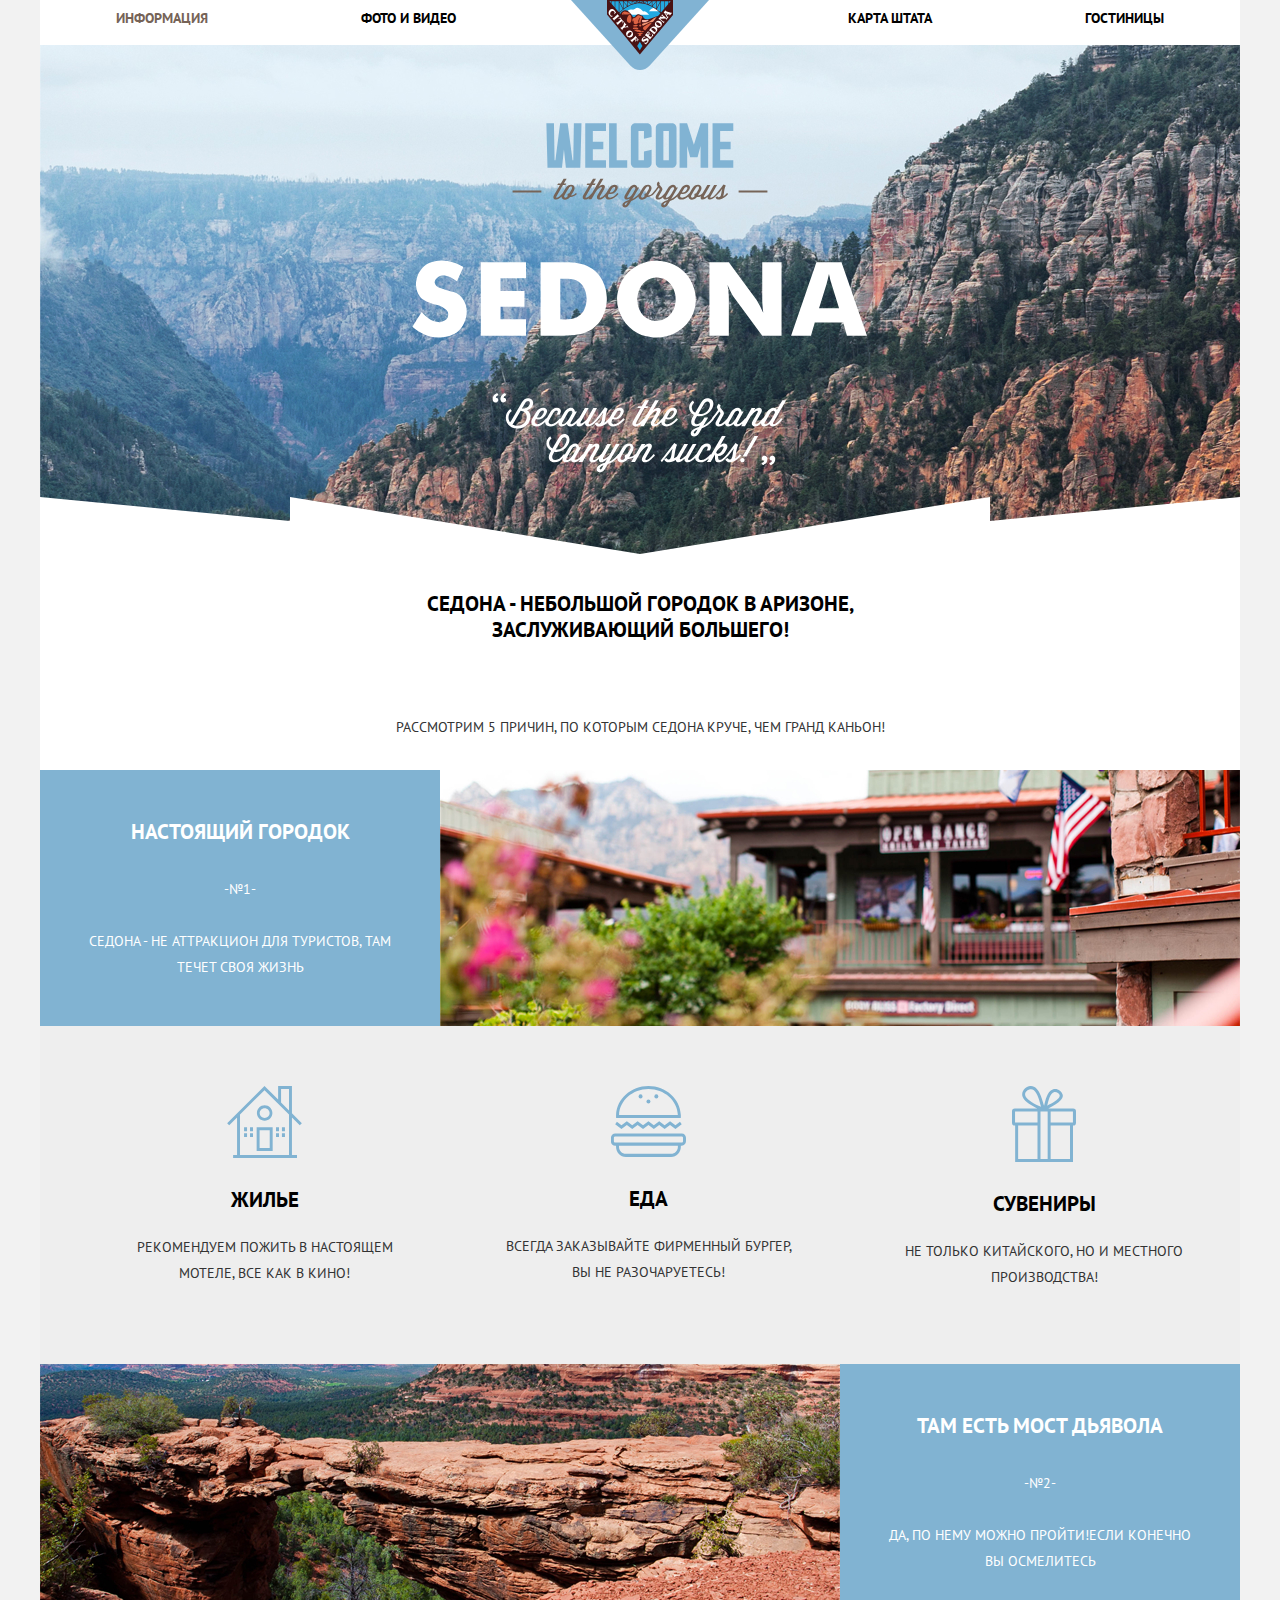
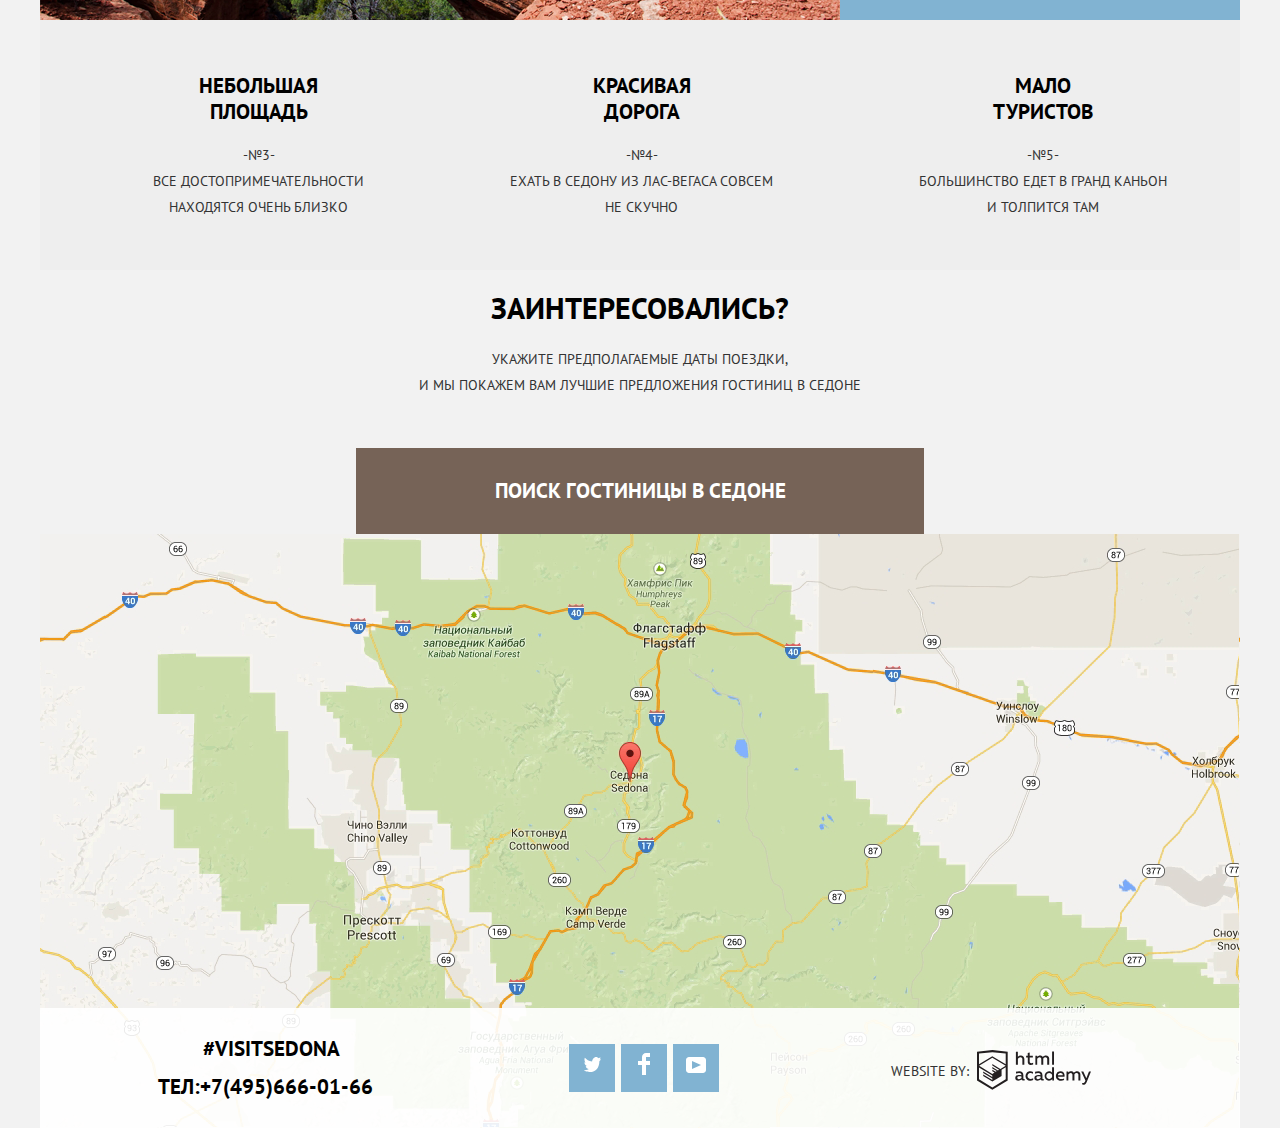
==== commit a0106c1b: "Дополнено" ====
--- a/index.html
+++ b/index.html
@@ -4,8 +4,8 @@
     <meta charset="utf-8">
     <title>HTML Academy: Седона</title>
     <link rel="stylesheet" href= "https://fonts.googleapis.com/css2?family=PT+Sans:wght@400;700&display=swap" >
+    <link href="css/normalize.css" rel ="stylesheet">
     <link href="css/style.css" rel="stylesheet">
-    <link href="css/normalize.css" rel ="stylesheet">
   </head>
   <body class="page-body-index">
     <header class="main-header">
@@ -172,13 +172,12 @@
   <footer class="page-footer">
     <div class="contacts">
       <h2 class="visually-hidden">Контакты</h2> <!--Логический заголовок,в макете такого слова нет-->
-      <p class="outro">#VISITSEDONA<br>
-        ТЕЛ:+7(495)666-01-66</p>
+      <div class="outro">#VISITSEDONA<br>
+        <a class="phone-number" href="tel:+74956660166">ТЕЛ:+7(495)666-01-66 </a></div>
       </div>
-
-      <div class="contacts">
+      <div class="social-media">
         <h2 class="visually-hidden">Адреса в соцсетях</h2> <!--Логический заголовок,в макете такого словосочетания нет-->
-      <ul class="social-media">
+      <ul class="social-button">
         <li class="icon"><a href="#">
           <span class="visually-hidden">Твиттер</span>
           <svg width="17" height="17" viewBox="0 0 17 17" fill="none" xmlns="http://www.w3.org/2000/svg">
--- a/css/style.css
+++ b/css/style.css
@@ -1102,13 +1102,14 @@
   overflow: hidden;
 }
 
-.social-media {
+.social-button {
   list-style:none
 }
 
 .copyright-footer{
   display:flex;
-  margin-top:36px
+  margin-top:36px;
+  margin-right:70px
 }
 
 .copyright-text {
@@ -1125,19 +1126,35 @@
 
 .htmlacademy:active path {
   fill: var(--rubus)
+}
+
+.contacts {
+  display:flex;
+  margin-left:85px;
+  align-items:center;
 }
 
 .outro {
   font-size: 21px;
   font-weight: 700;
   line-height: 180%;
+  margin:0;
   color: var(--basic-black)
 }
 
+.outro .phone-number {
+  margin-left:-45px;
+  color: var(--basic-black)
+}
+.social-button {
+  display:flex;
+}
+
 .social-media {
   display:flex;
-  margin-top:36px;
-  margin-right:40px;
+  align-items:center;
+  margin-right:10px;
+
 }
 .icon {
   display:flex;
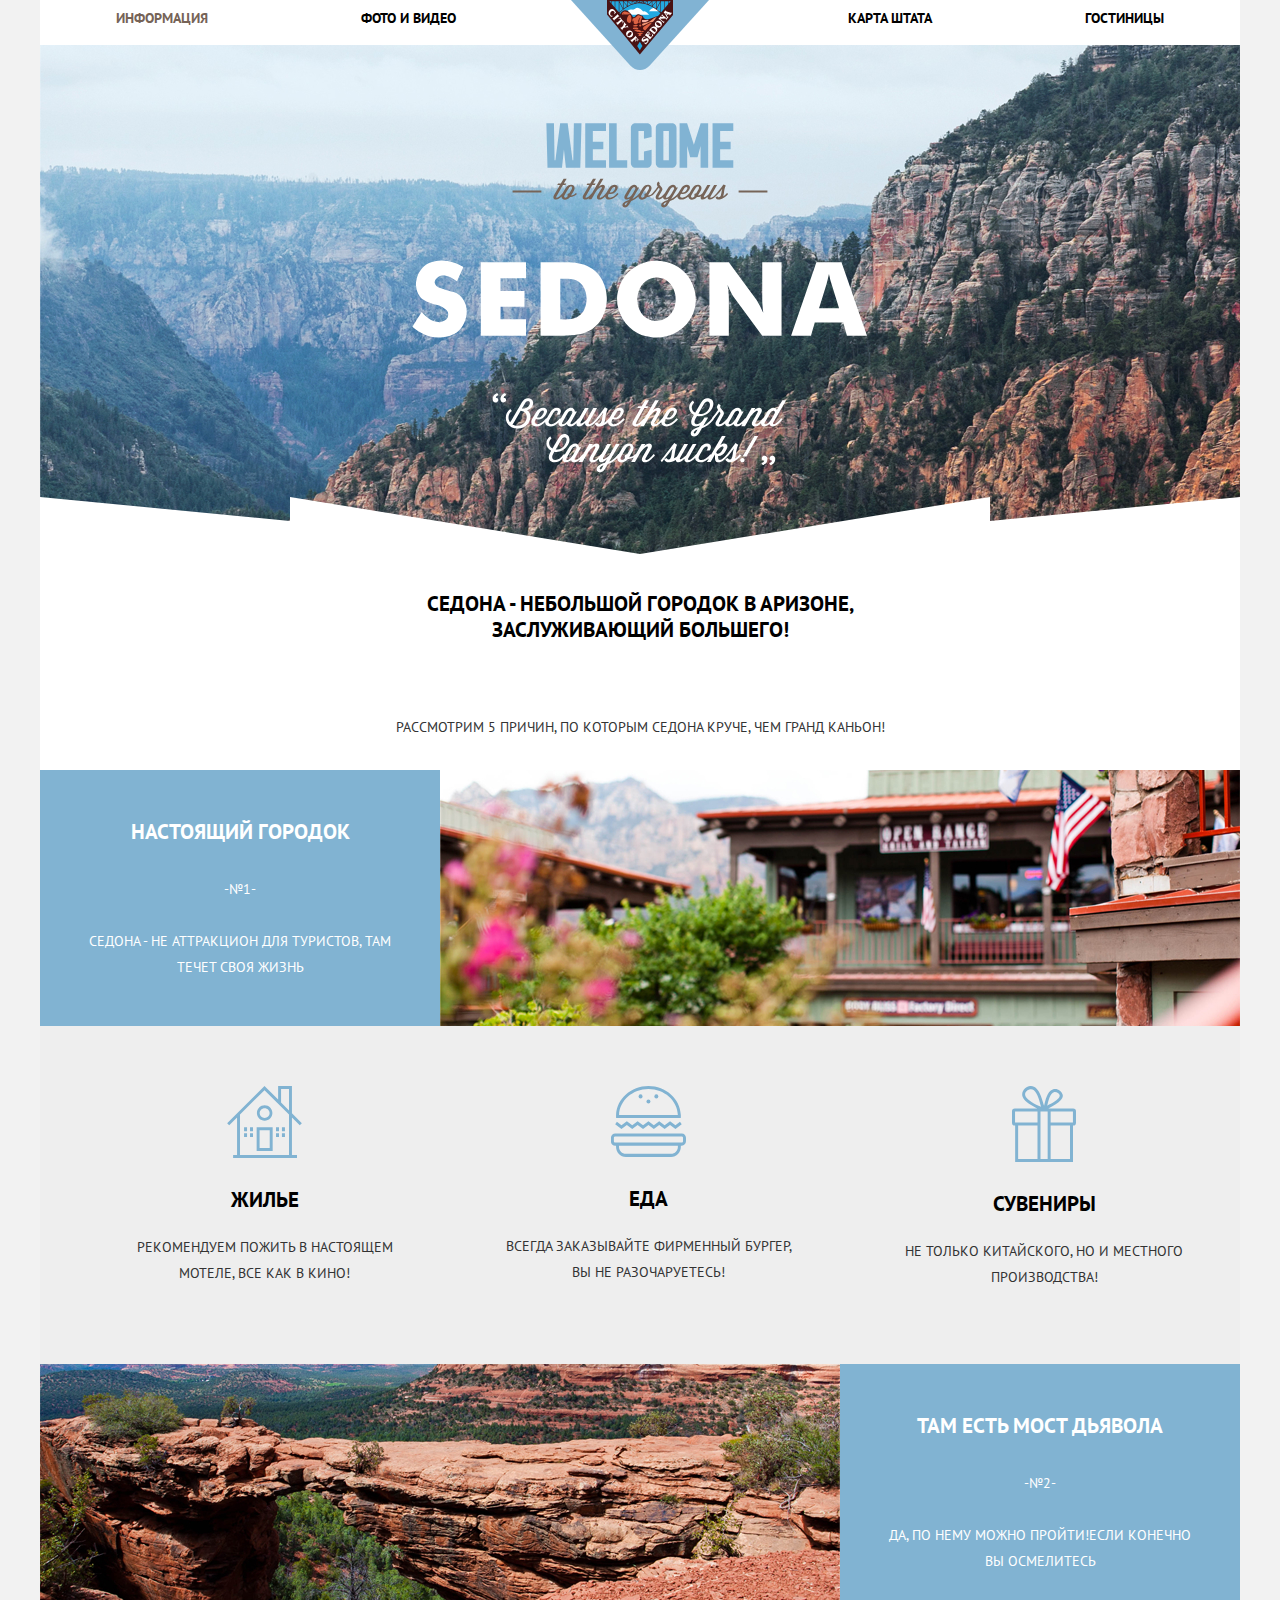
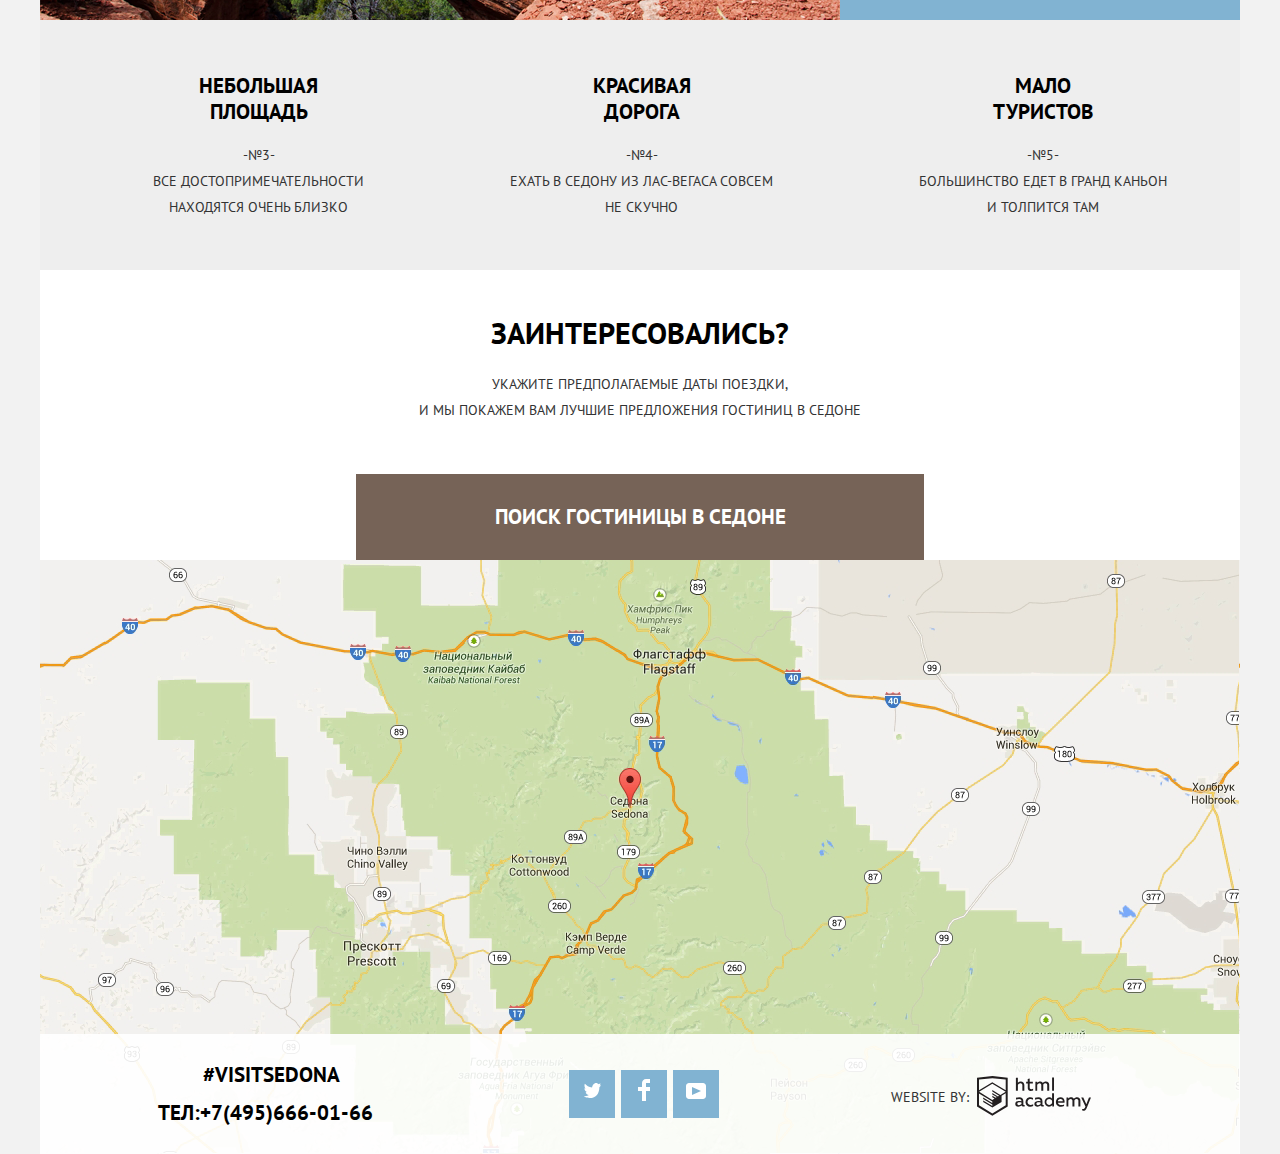
==== commit 7b9e72a4: "Правки index" ====
--- a/index.html
+++ b/index.html
@@ -101,9 +101,11 @@
         </li>
  </ul>
 </section>
-  <section class="search-form">
+  <div class="space-before-search">
 <h2>Заинтересовались?</h2>
   <p>Укажите предполагаемые даты поездки,<br> и мы покажем вам лучшие предложения гостиниц в Седоне</p>
+  </div>
+  <section class="search-form">
   <div class="hidden-form-button">
   <button class="search-sedona" type="button"> Поиск гостиницы в Седоне</button><br>
   <form class="popup" action="https://visitsedona.ru/hotels" method="get">
--- a/css/style.css
+++ b/css/style.css
@@ -325,7 +325,8 @@
   color: var(--basic-white);
   text-transform: uppercase;
   background-color: var(--brown);
-  border: none
+  border: none;
+  z-index:2;
 }
 
 .hidden-form-button .popup {
@@ -473,20 +474,30 @@
   background-color: var(--brown-extra-dark);
 }
 
-.search-form p {
+.space-before-search {
+  width:1200px;
+  height:290px;
+  margin-top:-25px;
+  background-color:var(--basic-white);
+  z-index:1
+}
+.space-before-search p {
   text-align:center;
   margin-bottom:50px
 }
 
-.search-form h2 {
-  font-size:30px
+.space-before-search h2 {
+  font-size:30px;
+  padding-top:50px;
 }
 
 .search-form {
   flex-direction:column;
   width:568px;
+  margin-top:-86px;
   margin-left:auto;
   margin-right:auto;
+
 }
 
 
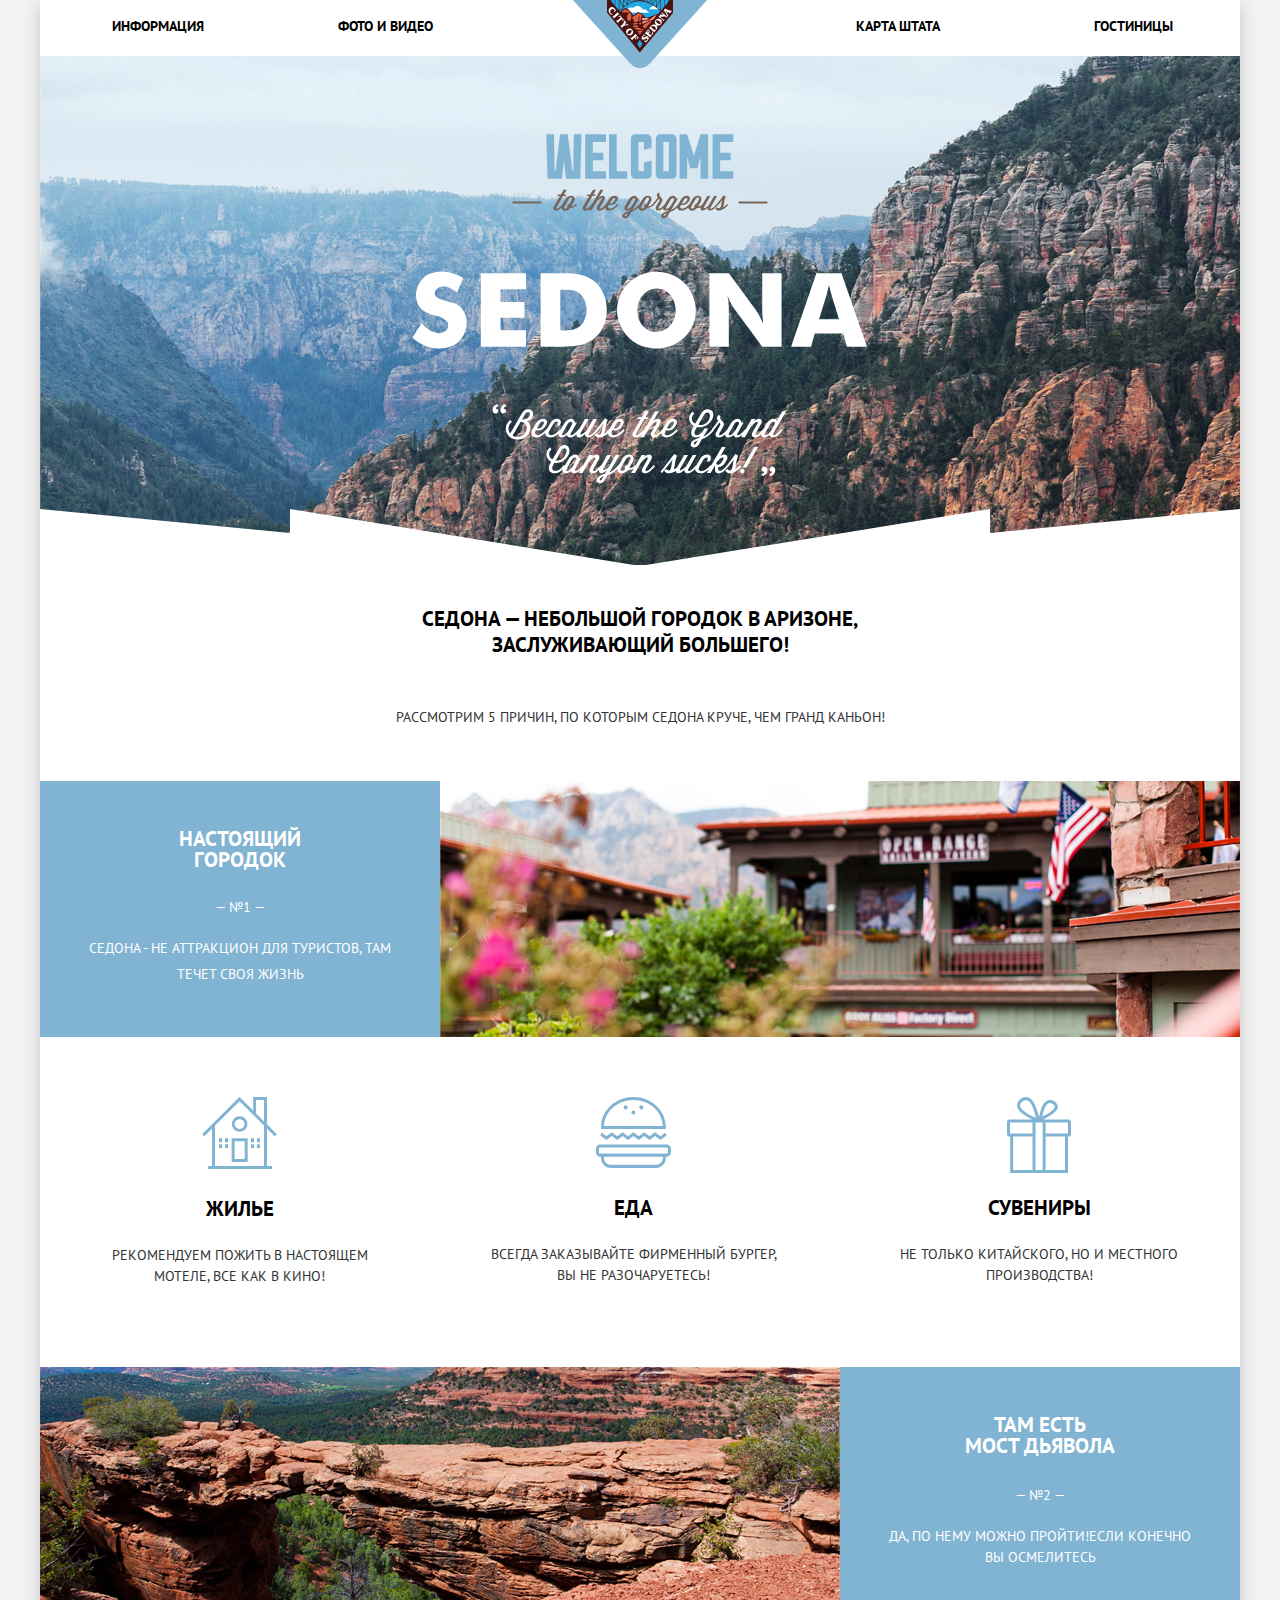
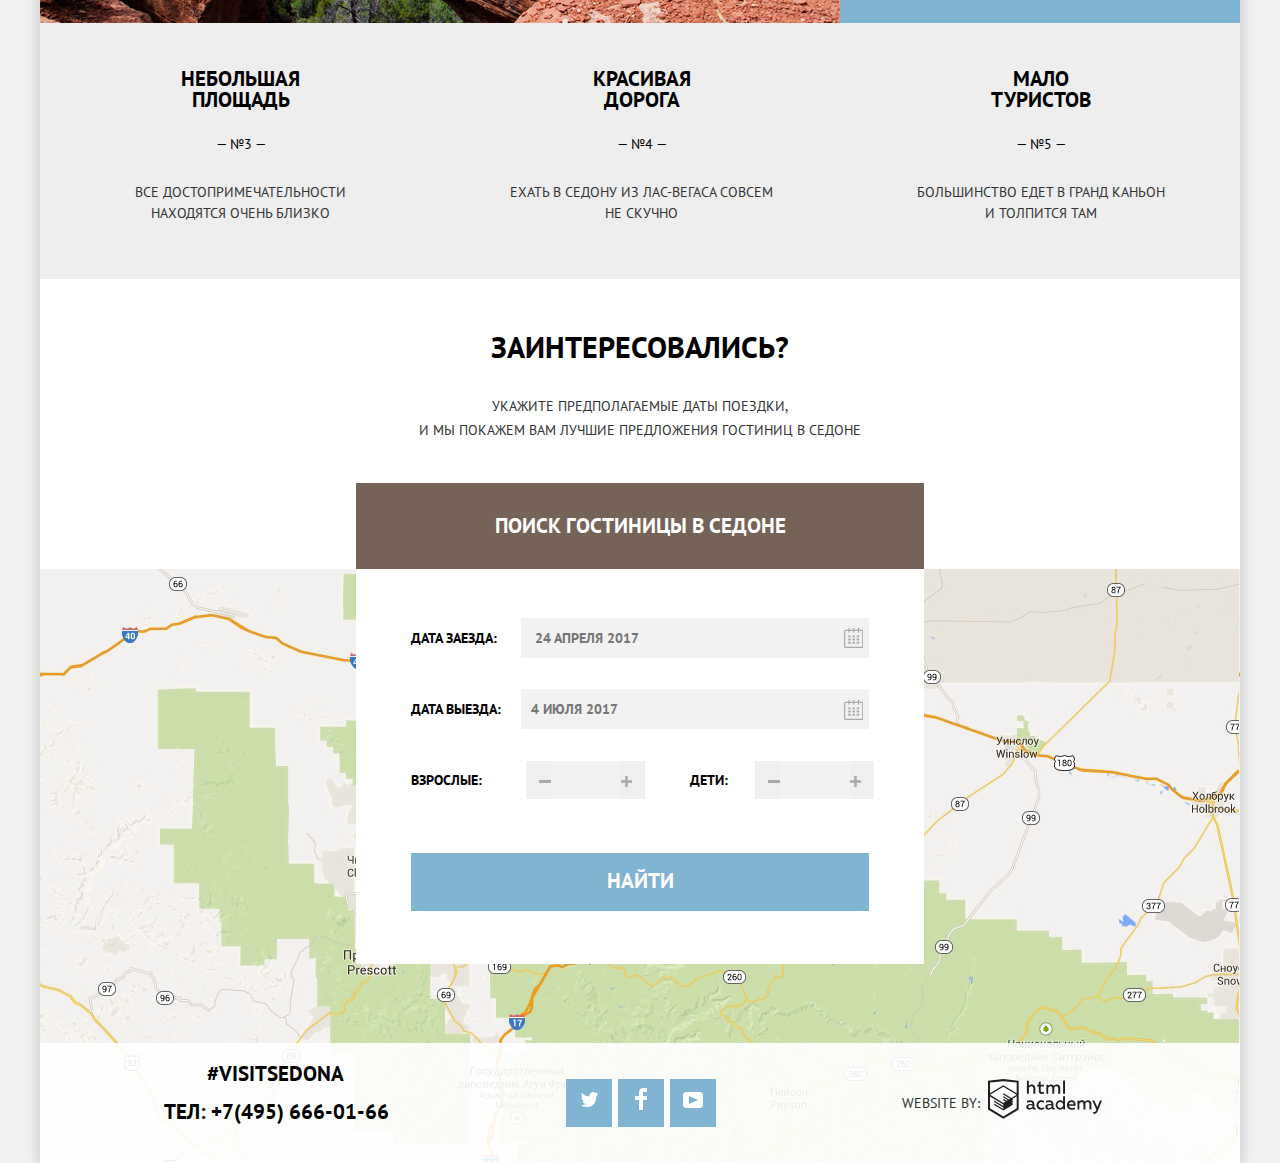
==== commit 4bea6ee2: "Вторая попытка" ====
--- a/index.html
+++ b/index.html
@@ -8,14 +8,15 @@
     <link href="css/style.css" rel="stylesheet">
   </head>
   <body class="page-body-index">
+    <div class="box-body">
     <header class="main-header">
      <nav class="main-navigation">
          <div class="container">
-         <a class="to-main-page" href="index.html">
+         <a class="to-main-page">
          <img src="img/logo.svg" width="138" height="70" alt = "Седона логотип">
        </a>
      <ul class="site-navigation">
-     <li><a class="info-page active" href="index.html">Информация</a></li>
+     <li><a href="blank.html">Информация</a></li>
      <li><a href="blank.html">Фото и видео</a></li>
      <li><a href="blank.html">Карта штата</a></li>
      <li><a href="inner.html">Гостиницы</a></li>
@@ -35,7 +36,7 @@
 </div>
 <section class="reasons">
   <div class="intro-text">
-<h2>Седона - небольшой городок в Аризоне,<br>
+<h2>Седона — небольшой городок в Аризоне,<br>
   заслуживающий большего!</h2>
   <br>
 <p class="intro">Рассмотрим 5 причин, по которым Седона круче, чем Гранд Каньон!</p>
@@ -43,10 +44,9 @@
 <ul class="reasons-list">
   <li class="reason-item1">
     <div class="reason-info1">
-    <h2>Настоящий городок</h2>
-    <p>-№1-<br>
-      <br>
-     Седона - не аттракцион для туристов, там <br>
+    <h2>Настоящий<br> городок</h2>
+    <span>— №1 —</span>
+     <p>Седона - не аттракцион для туристов, там <br>
      течет своя жизнь</p>
     </div>
     <div class="reason-image1">
@@ -69,16 +69,15 @@
         <img src="img/souvenirs.svg" width="64" height="77" alt="Сувениры">
         <h3>Сувениры</h3>
         <p>Не только китайского, но и местного
-          <br> производства!<p></li>
+          <br> производства!</p></li>
         </ul>
         </li>
 
  <li class="reason-item2">
    <div class="reason-info2">
-   <h2>Там есть мост дьявола</h2>
-   <p>-№2-<br>
-     <br>
-     Да, по нему можно пройти!Если конечно <br>
+   <h2>Там есть<br> мост дьявола</h2>
+   <span>— №2 —</span>
+     <p>Да, по нему можно пройти!Если конечно <br>
       вы осмелитесь</p>
     </div>
       <div class="reason-image2">
@@ -86,17 +85,17 @@
 
 <li class="reasons-poor-container">
   <ul class="reasons-poor">
- <li class="reason-item3"><h2>Небольшая <br> площадь</h2>
-   <p>-№3-<br>
-     Все достопримечательности <br> находятся очень близко</p></li>
-
- <li class="reason-item4"><h2>Красивая <br> дорога</h2>
-    <p>-№4-<br>
-      Ехать в Седону из Лас-Вегаса совсем <br> не скучно</p></li>
-
-      <li class="reason-item5"><h2>Мало <br> туристов</h2>
-        <p>-№5-<br>
-          Большинство едет в Гранд Каньон <br> и толпится там</p></li>
+ <li class="reason-item"><h2>Небольшая <br> площадь</h2>
+   <span>— №3 —</span>
+     <p>Все достопримечательности <br> находятся очень близко</p></li>
+
+ <li class="reason-item"><h2>Красивая <br> дорога</h2>
+    <span>— №4 —</span>
+      <p>Ехать в Седону из Лас-Вегаса совсем <br> не скучно</p></li>
+
+      <li class="reason-item"><h2>Мало <br> туристов</h2>
+        <span>— №5 —</span>
+          <p>Большинство едет в Гранд Каньон <br> и толпится там</p></li>
         </ul>
         </li>
  </ul>
@@ -175,7 +174,7 @@
     <div class="contacts">
       <h2 class="visually-hidden">Контакты</h2> <!--Логический заголовок,в макете такого слова нет-->
       <div class="outro">#VISITSEDONA<br>
-        <a class="phone-number" href="tel:+74956660166">ТЕЛ:+7(495)666-01-66 </a></div>
+        <a class="phone-number" href="tel:+74956660166">ТЕЛ: +7(495) 666-01-66 </a></div>
       </div>
       <div class="social-media">
         <h2 class="visually-hidden">Адреса в соцсетях</h2> <!--Логический заголовок,в макете такого словосочетания нет-->
@@ -206,12 +205,13 @@
       <span class="visually-hidden">HTML Academy</span>
       <div class="copyright-footer">
       <p class="copyright-text">Website by:  </p>
-        <a class="htmlacademy" href="https://htmlacademy.ru">
+        <a class="htmlacademy" href="https://htmlacademy.ru/intensive/htmlcss">
           <svg width="115" height="41" viewBox="0 0 115 41" fill="none" xmlns="http://www.w3.org/2000/svg">
 <path fill-rule="evenodd" clip-rule="evenodd" d="M15.5197 1.05737H15.3509L0 2.71895V31.4945L15.3509 40.8382L30.7018 31.4945V2.71895L15.5197 1.05737ZM77.0183 2.62185H75.0876V15.7311H77.0183V2.62185ZM40.8619 2.63264V7.76843C41.6131 6.9864 42.6386 6.5436 43.7105 6.53843C44.6823 6.47908 45.6329 6.84495 46.3253 7.54479C47.0177 8.24462 47.3866 9.21244 47.3399 10.2068V15.7634H45.367V10.4658C45.4231 9.94897 45.2754 9.43059 44.9566 9.02553C44.6377 8.62047 44.174 8.36218 43.6683 8.3079H43.3518C42.3456 8.36979 41.4321 8.9295 40.9041 9.80764V15.7634H38.8995V2.63264H40.8619ZM77.0183 31.4837H75.2775V30.0595C74.4828 31.1353 73.23 31.7538 71.9119 31.7211C69.4751 31.5528 67.5825 29.4822 67.5825 26.9845C67.5825 24.4867 69.4751 22.4162 71.9119 22.2479C73.1195 22.2052 74.2818 22.7203 75.0771 23.6505V18.3205H77.0183V31.4837ZM47.0656 30.0595C47.263 30.0515 47.4583 30.0152 47.6459 29.9516V31.3866C47.2482 31.5404 46.826 31.6172 46.4009 31.6132C45.6482 31.6769 44.9394 31.2429 44.639 30.5342C43.7036 31.31 42.5302 31.7227 41.3261 31.6995C39.733 31.6995 38.256 30.804 38.256 28.9482C38.256 26.65 40.3661 25.9379 42.1702 25.9379C42.9402 25.9505 43.707 26.0408 44.4596 26.2076V25.884C44.4596 24.805 43.6578 23.9742 42.1491 23.9742C41.0585 23.9764 39.9804 24.2116 38.9839 24.6647V22.8305C40.0678 22.451 41.204 22.2506 42.3495 22.2371C44.8394 22.2371 46.3693 23.4455 46.3693 26.1753V29.4121C46.3546 29.5668 46.401 29.721 46.4981 29.8406C46.5951 29.9601 46.7349 30.035 46.8862 30.0487H47.0656V30.0595ZM40.2711 28.8403C40.298 29.229 40.4761 29.5905 40.7655 29.844C41.055 30.0974 41.4317 30.2217 41.8115 30.189H41.9275C42.8819 30.1906 43.7973 29.8022 44.4702 29.11V27.5779C43.842 27.4414 43.2026 27.3655 42.5605 27.3513C41.5055 27.3513 40.2817 27.7074 40.2817 28.8403H40.2711ZM56.0229 22.9384C55.1962 22.4632 54.2596 22.2246 53.3115 22.2479H52.9422C51.7332 22.2873 50.5891 22.8166 49.7619 23.7192C48.9347 24.6218 48.4923 25.8236 48.5321 27.06V27.5024C48.6957 30.0004 50.805 31.8921 53.2482 31.7318C54.2519 31.7555 55.2477 31.5452 56.1601 31.1168V29.2718C55.3769 29.7215 54.4945 29.9591 53.5963 29.9624C52.5199 30.0288 51.4963 29.4793 50.9385 28.5356C50.3806 27.5918 50.3806 26.4095 50.9385 25.4658C51.4963 24.522 52.5199 23.9725 53.5963 24.039C54.461 24.0357 55.3066 24.2989 56.0229 24.7942V22.9384ZM66.1514 30.0595C66.3488 30.0515 66.5441 30.0152 66.7317 29.9516V31.3866C66.334 31.5404 65.9118 31.6172 65.4867 31.6132C64.734 31.6769 64.0252 31.2429 63.7248 30.5342C62.7894 31.31 61.616 31.7227 60.4119 31.6995C58.8188 31.6995 57.3417 30.804 57.3417 28.9482C57.3417 26.65 59.4518 25.9379 61.256 25.9379C62.0259 25.9505 62.7928 26.0408 63.5454 26.2076V25.884C63.5454 24.805 62.7436 23.9742 61.2349 23.9742C60.1443 23.9764 59.0662 24.2116 58.0697 24.6647V22.8305C59.1536 22.451 60.2897 22.2506 61.4353 22.2371C63.9252 22.2371 65.455 23.4455 65.455 26.1753V29.4121C65.4404 29.5668 65.4868 29.721 65.5838 29.8406C65.6809 29.9601 65.8207 30.035 65.972 30.0487H66.1514V30.0595ZM59.855 29.8481C59.5632 29.5943 59.3837 29.2311 59.3569 28.8403H59.378C59.378 27.7074 60.5385 27.3513 61.6569 27.3513C62.299 27.3655 62.9383 27.4414 63.5665 27.5779V29.11C62.8937 29.8022 61.9782 30.1906 61.0239 30.189H60.9078C60.5263 30.2247 60.1469 30.1019 59.855 29.8481ZM69.3271 26.9305C69.3271 25.2859 70.6308 23.9526 72.239 23.9526L72.2601 24.0066C73.4742 24.0066 74.5742 24.7382 75.0665 25.8732V28.0311C74.5856 29.1871 73.4673 29.9296 72.239 29.9084C70.6308 29.9084 69.3271 28.5752 69.3271 26.9305ZM83.3486 22.2479C86.8408 22.2479 88.0541 25.1395 87.4844 27.7397H80.922C81.1436 29.3582 82.6839 30.0163 84.2876 30.0163C85.2509 30.0196 86.2027 29.8021 87.0729 29.3797V31.1061C86.0736 31.5421 84.9939 31.7519 83.9078 31.7211C81.2385 31.7211 78.8963 30.189 78.8963 26.9521C78.8362 25.7502 79.2482 24.5736 80.0408 23.6841C80.8334 22.7945 81.9408 22.2658 83.1165 22.2155H83.3486V22.2479ZM80.8693 26.1753C80.9704 24.8237 82.1216 23.8104 83.4436 23.9095H83.4858C84.1064 23.8531 84.7196 24.08 85.1612 24.5295C85.6028 24.979 85.8275 25.6051 85.7752 26.24H80.8693V26.1753ZM89.489 31.4621V22.4961H91.2298V23.575C91.9777 22.7197 93.041 22.2229 94.1628 22.2047C95.2951 22.1328 96.3712 22.7163 96.9482 23.7153C97.7407 22.8335 98.8477 22.3161 100.018 22.2803C100.952 22.2327 101.859 22.6011 102.507 23.2901C103.154 23.9792 103.478 24.9213 103.394 25.8732V31.4837H101.39V25.9271C101.437 25.4734 101.306 25.0191 101.024 24.6647C100.743 24.3104 100.336 24.0852 99.8917 24.039H99.6174C98.7512 24.0941 97.9525 24.536 97.4335 25.2474V31.4837H95.4289V25.9271C95.4728 25.47 95.3357 25.0139 95.0481 24.6611C94.7606 24.3082 94.3467 24.088 93.8991 24.0497H93.6881C92.7466 24.1344 91.8915 24.6449 91.3564 25.4416V31.5161H89.5312L89.489 31.4621ZM113.977 22.4745H111.972L109.324 29.2718L106.306 22.4853H104.196L108.417 31.5484L108.237 32.0016C107.72 33.3611 107.003 34.0516 106.053 34.0516C105.75 34.0548 105.447 34.0112 105.156 33.9221V35.6161C105.536 35.7125 105.926 35.7632 106.317 35.7671C107.646 35.7671 108.902 35.0226 109.851 32.6813L113.977 22.4745ZM52.689 6.78658V3.54974L50.7266 4.01369V6.73264H49.144V8.49132H50.7899V12.9905C50.7231 13.817 51.0244 14.6301 51.61 15.2038C52.1955 15.7775 53.0028 16.0505 53.8073 15.9468C54.5996 15.9535 55.3875 15.8259 56.139 15.5692V13.8429C55.5727 14.0781 54.9672 14.199 54.356 14.199C53.2165 14.199 52.689 13.8105 52.689 12.6237V8.5129H55.8541V6.78658H52.689ZM58.3862 15.7526V6.75421H60.1376V7.83316C60.8811 6.97655 61.9403 6.476 63.0601 6.45211C64.1624 6.38099 65.2146 6.93142 65.8032 7.88711C66.5958 7.00534 67.7028 6.48794 68.8734 6.45211C69.8138 6.41462 70.7233 6.79859 71.364 7.50353C72.0046 8.20846 72.3126 9.16418 72.2073 10.1205V15.7418H70.2028V10.1853C70.2499 9.73151 70.1184 9.27721 69.8373 8.92287C69.5561 8.56853 69.1485 8.34334 68.7046 8.29711H68.4619C67.5957 8.35228 66.797 8.7942 66.278 9.50553V15.7418H64.2734V10.1853C64.3206 9.73151 64.1891 9.27721 63.9079 8.92287C63.6268 8.56853 63.2191 8.34334 62.7752 8.29711H62.5326C61.5911 8.38181 60.736 8.89229 60.2009 9.68895V15.7634H58.3862V15.7526ZM28.6972 30.3033L28.7078 30.2968L28.6972 30.3184V30.3033ZM28.6972 18.3205V30.3033L15.3509 38.4321L2.00459 30.3184V18.5147L15.2876 26.6068V28.0311L6.18257 22.5284V23.9418L15.3404 29.5632V31.0629L6.19312 25.4955V26.9521L15.3509 32.5734L24.5826 26.9197V20.8129L28.6972 18.3205ZM28.7078 16.7776L25.0362 18.9355L23.3482 20.0145L15.3087 15.0837V16.4971L22.156 20.7266L22.0083 20.8237L20.9532 21.4063L15.2876 17.9537V19.3995L19.761 22.1184L18.706 22.8413L15.3298 20.7913V22.2047L17.5454 23.5426L15.2982 24.9021L2.11009 16.864L15.3087 8.72869L28.7078 16.7776ZM15.2876 7.27211L28.7078 15.3534V4.56395L15.3615 3.12895L2.01514 4.56395V15.3534L15.2876 7.27211Z" fill="#231F20"/>
 </svg>
 </a>
 </div>
 </footer>
+</div>
 </body>
 </html>
--- a/css/style.css
+++ b/css/style.css
@@ -5,6 +5,7 @@
 :root {
   --basic-white: #ffffff;
   --basic-black: #000000;
+  --black-opacity: rgba(255, 255, 255, 0.3);
   --light-black: #333333;
   --basic-cyan: #81b3d2;
   --cyan-dark: #669ec0;
@@ -26,7 +27,7 @@
   min-width:1280px;
   margin:0;
   padding:0;
-  font-family: "PT Sans",sans-serif;
+  font-family: "PT Sans","Arial",sans-serif;
   font-size: 14px;
   line-height: 26px;
   font-weight: 700;
@@ -34,6 +35,13 @@
   text-transform: uppercase;
   background-color: var(--gray-light);
 }
+.box-body {
+  width: 1200px;
+  margin: auto;
+  background-color: var(--basic-white);
+  box-shadow: 0px 5px 15px rgba(0, 1, 1, 0.2);
+}
+
 
 .page-body-inner {
   min-width:1280px;
@@ -46,6 +54,7 @@
   color: var(--basic-black);
   text-transform: uppercase;
   background-color: var(--gray-light);
+  box-shadow:0 0 5px 0 #34495e
 }
 
 a {
@@ -87,9 +96,11 @@
 .main-navigation {
   display:flex;
   width:1200px;
+  height:56px;
   margin-left:auto;
   margin-right:auto;
   justify-content:center;
+  align-items:center;
   background-color: var(--basic-white)
 }
 .container {
@@ -123,17 +134,20 @@
   margin:0px;
   vertical-align:middle;
   padding:0px;
-  margin-top:-80px;
+  margin-top:-70px;
   height:55px;
   list-style: none;
 }
 
+.site-navigation li:first-child {
+  margin-left:5px
+}
 .site-navigation li:nth-child(2) {
-  margin-right:120px
+  margin-right:290px
 }
 
 .site-navigation li:nth-child(3) {
-  margin-left:120px
+  margin-right:20px
 }
 
 
@@ -149,6 +163,7 @@
 /*logo*/
 .to-main-page {
   display:block;
+  margin-top:-5px;
   width: 138px;
   height: 70px;
   margin-left: auto;
@@ -182,12 +197,17 @@
   background-image: url("../img/background-photo.jpg");
   background-position: center ;
   background-repeat: no-repeat;
-  margin-top:-428.88px;
+  padding:0;
+  margin:0;
+  margin-top:-429px;
 
 }
 .decoration-placeholder {
   display:flex;
   width:1200px;
+  margin:0 0;
+  margin-bottom:-1px;
+  padding:0;
   background-image: url("../img/decor.svg");
   background-position: bottom;
   background-repeat:no-repeat;
@@ -201,7 +221,7 @@
   display: flex;
   flex-direction: column;
   justify-content: flex-start;
-  padding-top:20px;
+  padding-top:24px;
   align-items: center;
   height:216px;
   width: auto;
@@ -211,11 +231,12 @@
 
 .intro-text h2{
   margin-bottom:0;
+  margin-right:0
 
 }
 
 .intro-text .intro {
-  margin-top:45px;
+  margin-top:20px;
 }
 
 .reasons {
@@ -244,14 +265,27 @@
   height:256px;
   flex-direction:column;
   flex-wrap:wrap;
-  justify-content:center;
+  justify-content:space-between;
   align-self:center
 }
 
+.reason-info1 h2 {
+  line-height:21px;
+  margin-top:47px;
+}
+
+.reason-info1 span {
+  font-size: 14px;
+  font-weight: 400;
+  padding-bottom:9px
+}
+
 .reason-info1 p {
   font-size: 14px;
   font-weight: 400;
-  color: var(--basic-white)
+  color: var(--basic-white);
+  margin:0;
+  margin-bottom:50px
 }
 
 .features-list {
@@ -287,32 +321,105 @@
   height:256px;
   flex-direction:column;
   flex-wrap:wrap;
-  justify-content:center;
+  justify-content:space-between;
   align-self:center
 }
 
+.reason-info2 h2 {
+  line-height:21px;
+  margin-top:47px;
+}
+
+.reason-info2 span {
+  font-size: 14px;
+  font-weight: 400;
+  padding-bottom:9px
+}
+
 .reason-info2 p {
   font-size: 14px;
   font-weight: 400;
-  color: var(--basic-white)
+  line-height:21px;
+  color: var(--basic-white);
+  margin:0;
+  margin-bottom:55px
 }
 
  .reasons-poor {
   display:flex;
-  justify-content:space-around;
-  align-items: center;
-  height: 250px;
+  justify-content:space-between;
+  align-items: space-between;
+  height: 256px;
   list-style: none;
 }
 
+.reasons-poor li:first-child{
+  margin-left:55px
+}
+
+.reasons-poor li:nth-child(2){
+  margin-left:20px
+}
+
+.reasons-poor li:last-child{
+  margin-right:75px
+}
+
+.reason-item {
+  display:flex;
+  flex-direction:column;
+  justify-content:space-between;
+  margin:40px 0
+}
+
+.reason-item h2 {
+  line-height:21px;
+  margin-top:5px
+}
+
+.reason-item span {
+  font-size: 14px;
+  font-weight: 400;
+  padding-bottom:7px
+}
+
+
+.reason-item p {
+  line-height:21px;
+  margin-bottom:15px
+}
+
+
+
+.features-list-container {
+  height:330px;
+  background-color:var(--basic-white);
+  box-sizing: border-box;
+}
 
 .features-list {
   list-style: none;
-  text-align: center
+  text-align: center;
+}
+
+.features-list li:first-child {
+  margin-left:-30px
+}
+
+.features-list li:last-child img {
+  margin-bottom:-5px
 }
 
 .feature-item h3 {
   font-size: 21px;
+  line-height:21px;
+  text-align: center
+}
+
+.feature-item p {
+  padding-top:5px;
+  font-size: 14px;
+  line-height:21px;
   text-align: center
 }
 
@@ -329,11 +436,8 @@
   z-index:2;
 }
 
+
 .hidden-form-button .popup {
-  display:none;
-}
-
-.hidden-form-button:hover .popup {
   position:absolute;
   display: flex;
   height:395px;
@@ -482,13 +586,15 @@
   z-index:1
 }
 .space-before-search p {
+  font-size:14px;
+  line-height:24px;
   text-align:center;
-  margin-bottom:50px
+  padding-top:9px;
 }
 
 .space-before-search h2 {
   font-size:30px;
-  padding-top:50px;
+  padding-top:55px;
 }
 
 .search-form {
@@ -550,6 +656,7 @@
 
 .map {
   height:594px;
+  margin-bottom:-120px;
   background-image: url("../img/map.png");
   z-index:1;
 }
@@ -580,14 +687,23 @@
   display:flex;
   flex-direction:column;
   margin:0;
+  margin-top:-8px;
+  margin-left:30px;
   justify-content:space-around;
-  padding-bottom:20px;
+  padding-bottom:;
   list-style:none;
 }
 
+.inner-infrastructure li:first-child {
+  margin-top:5px
+}
+
+.inner-infrastructure li:last-child {
+  margin-bottom:20px
+}
+
+
 .inner-infrastructure h3 {
-  font-size:16px;
-  line-height:21px;
   margin-bottom:0
 }
 
@@ -622,6 +738,8 @@
   background-image:url("../img/checkbox-on-disabled.svg");
 }
 
+
+
 .inner-infrastructure li:nth-child(2) .filter-input-checkbox + label::before {
   display:block;
   content:"";
@@ -629,7 +747,7 @@
   height:19px;
   margin-right:17px;
   align-self:center;
-  border:3px solid var(--brown-gray);
+  border:2px solid var(--brown-gray);
   border-radius:3px;
 }
 
@@ -640,7 +758,7 @@
   height:19px;
   margin-right:17px;
   align-self:center;
-  border:3px solid var(--brown-gray);
+  border:2px solid var(--brown-gray);
   border-radius:3px;
 }
 
@@ -667,10 +785,19 @@
   display:flex;
   flex-direction:column;
   margin:0;
-  margin-left:120px;
+  margin-top:-8px;
+  margin-left:78px;
   justify-content:space-around;
-  padding-bottom:20px;
+  padding-bottom:;
   list-style:none;
+}
+
+.inner-hotel-type li:first-child {
+  margin-top:5px
+}
+
+.inner-hotel-type li:last-child {
+  margin-bottom:20px
 }
 
 .inner-hotel-type h3 {
@@ -696,7 +823,8 @@
 font-size: 16px;
 line-height:21px;
 font-weight:700px;
-margin-bottom: 15px;
+margin-bottom: 20px;
+margin-left:0px
 }
 
 .range-controls {
@@ -761,13 +889,13 @@
 
 .range {
   display:flex;
-  width:317px;
+  width:315px;
   font-size: 14px;
   font-weight:400;
   line-height:21px;
-  padding: 7px 0;
-  margin-top:-5px;
-  border: 3px solid white;
+  padding: 5px 0;
+  margin-top:-9px;
+  border: 2px solid white;
   border-radius:2px;
 }
 
@@ -775,7 +903,7 @@
   display:flex;
   width:2px;
   margin:0;
-  margin-left:40px;
+  margin-left:35px;
   align-self:center
 }
 
@@ -806,7 +934,7 @@
   justify-content:center;
   align-items:center;
   margin-top:32px;
-  margin-left:auto;
+  margin-left:85px;
   margin-right:auto
 }
 
@@ -836,13 +964,17 @@
   width:100%;
   justify-content: flex-start;
   align-content:center;
+  margin-left:-30px;
+  margin-top:10px;
   color: var(--basic-black);
   list-style:none;
 }
 
 .sort h2 {
   margin:10px;
+  margin-left:22px;
   white-space: pre;
+
 }
 
 
@@ -852,7 +984,7 @@
   line-height:18px;
   font-size: 12px;
   font-weight:400;
-  text-decoration:underline dashed;
+  text-decoration:underline dotted;
   margin-right: 40px;
 }
 
@@ -870,27 +1002,34 @@
   font-size: 12px;
   font-weight:400;
   text-decoration:none;
-  margin-right: 40px;
-}
-
+  margin-right: 30px;
+}
+
+.sort-inner li:nth-child(3) {
+  color:silver;
+  line-height:18px;
+  font-size: 12px;
+  font-weight:400;
+  text-decoration:underline dotted;
+  margin-right: 30px;
+}
 .sort-inner li:not(:first-child):not(:last-child):hover {
   color:var(--basic-cyan);
   line-height:18px;
   font-size: 12px;
   font-weight:400;
-  text-decoration:underline dashed;
-  margin-right: 40px;
-}
-
-.sort-inner li:not(:first-child):active {
-  color: var(--basic-cyan);
-  text-decoration:none
-}
-
-.sort-inner li:focus {
-  color: var(--basic-black);
-  text-decoration:none
-}
+  text-decoration:underline dotted;
+
+}
+
+.sort-inner li:not(:first-child):not(:last-child):active {
+  color:var(--basic-black);
+  line-height:18px;
+  font-size: 12px;
+  font-weight:400;
+  text-decoration:none;
+}
+
 
 .sort-inner h4 {
   margin:0
@@ -908,8 +1047,12 @@
   text-decoration:none
 }
 
+.sort-triangles {
+  margin-right:0
+}
+
 .sort-triangles svg {
-  margin-right:10px
+  margin-right:12px
 }
 
 .sort-triangles svg:first-child:hover path,
@@ -969,11 +1112,13 @@
   flex-wrap: wrap
 }
 
+
 .found-item {
   display:flex;
   padding: 24px  70px;
   margin-left: auto;
   width:1200px;
+  height:151px;
   flex-direction:row;
   border-bottom:1px solid var(--gray-dark);
   box-sizing:border-box
@@ -982,14 +1127,31 @@
 
 
 .found-item h3 {
+  font-size:21px;
+  line-height:26px;
   margin:0
 }
 
+.text h3 .hotel-link {
+  color:var(--basic-black)
+}
+
+.found-item a:hover {
+color:var(--basic-cyan)
+}
+
+.found-item a:active {
+color:silver
+}
+
 .found-item p {
-  margin:0
+  white-space:pre;
+  margin:0;
+  padding-top:5px;
 }
 
 .found-item img {
+  margin-top:5px;
   display:block
 }
 
@@ -999,7 +1161,7 @@
   display:flex;
   flex-direction:row;
   margin-left:auto;
-  margin-bottom: 40px;
+  margin-bottom: 50px;
   list-style:none;
 
 }
@@ -1014,7 +1176,10 @@
 .rating {
   background-color: var(--gray);
   text-align:center;
-  padding:5px;
+  vertical-align:center;
+  line-height:21px;
+  padding:8px;
+  margin-top:-10px;
   width:100px;
   height:12px;
   line-height: 12px;
@@ -1027,6 +1192,7 @@
 }
 
 .path {
+  display:flex;
 margin-left:auto;
 margin-right:0px;
 display:flex;
@@ -1046,6 +1212,8 @@
 
 /* Button*/
 .detail {
+  width:110px;
+  height:27px;
   font: inherit;
   text-align: center;
   color: var(--basic-white);
@@ -1063,6 +1231,8 @@
 }
 
 .book {
+  width:142px;
+  height:27px;
   font: inherit;
   text-align: center;
   color: var(--basic-white);
@@ -1098,16 +1268,13 @@
   margin-left:auto;
   margin-right:auto;
   justify-content: space-around;
-  margin-top:-120px;
+
   background-color:rgba(255, 255, 255, 0.9);
 
   z-index:2
 }
 
-.footer-up {
-  height:120px;
-  background-color:var(--basic-white)
-}
+
 
 .visually-hidden:not(:focus):not(:active) {
   overflow: hidden;
@@ -1119,11 +1286,12 @@
 
 .copyright-footer{
   display:flex;
-  margin-top:36px;
-  margin-right:70px
+  margin-top:30px;
+  margin-right:68px
 }
 
 .copyright-text {
+  margin-top:17px;
   white-space:pre
 }
 
@@ -1149,12 +1317,16 @@
   font-size: 21px;
   font-weight: 700;
   line-height: 180%;
-  margin:0;
+  margin-left:13px;
+  margin-bottom:20px;
   color: var(--basic-black)
 }
 
+
+
 .outro .phone-number {
-  margin-left:-45px;
+  margin-left:-43px;
+  margin-top:-10px;
   color: var(--basic-black)
 }
 .social-button {
@@ -1164,7 +1336,7 @@
 .social-media {
   display:flex;
   align-items:center;
-  margin-right:10px;
+  margin-right:42px;
 
 }
 .icon {
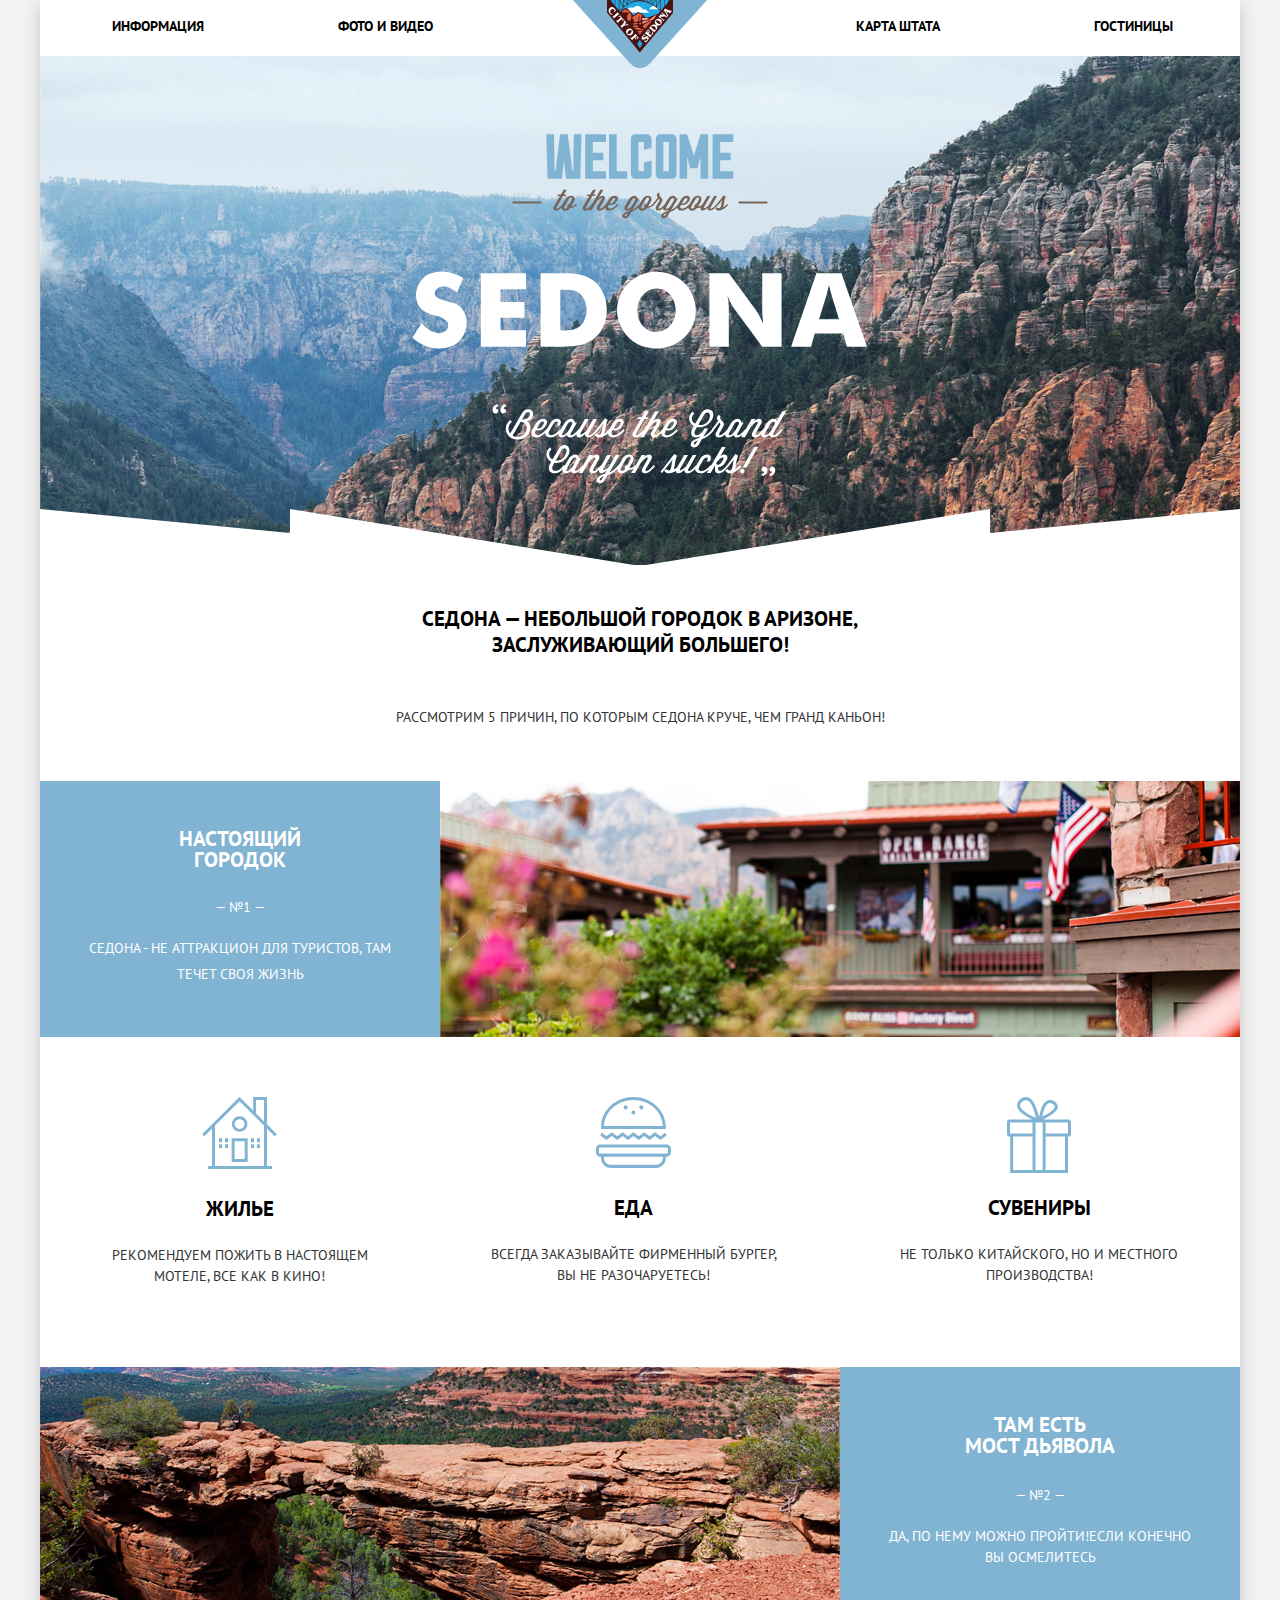
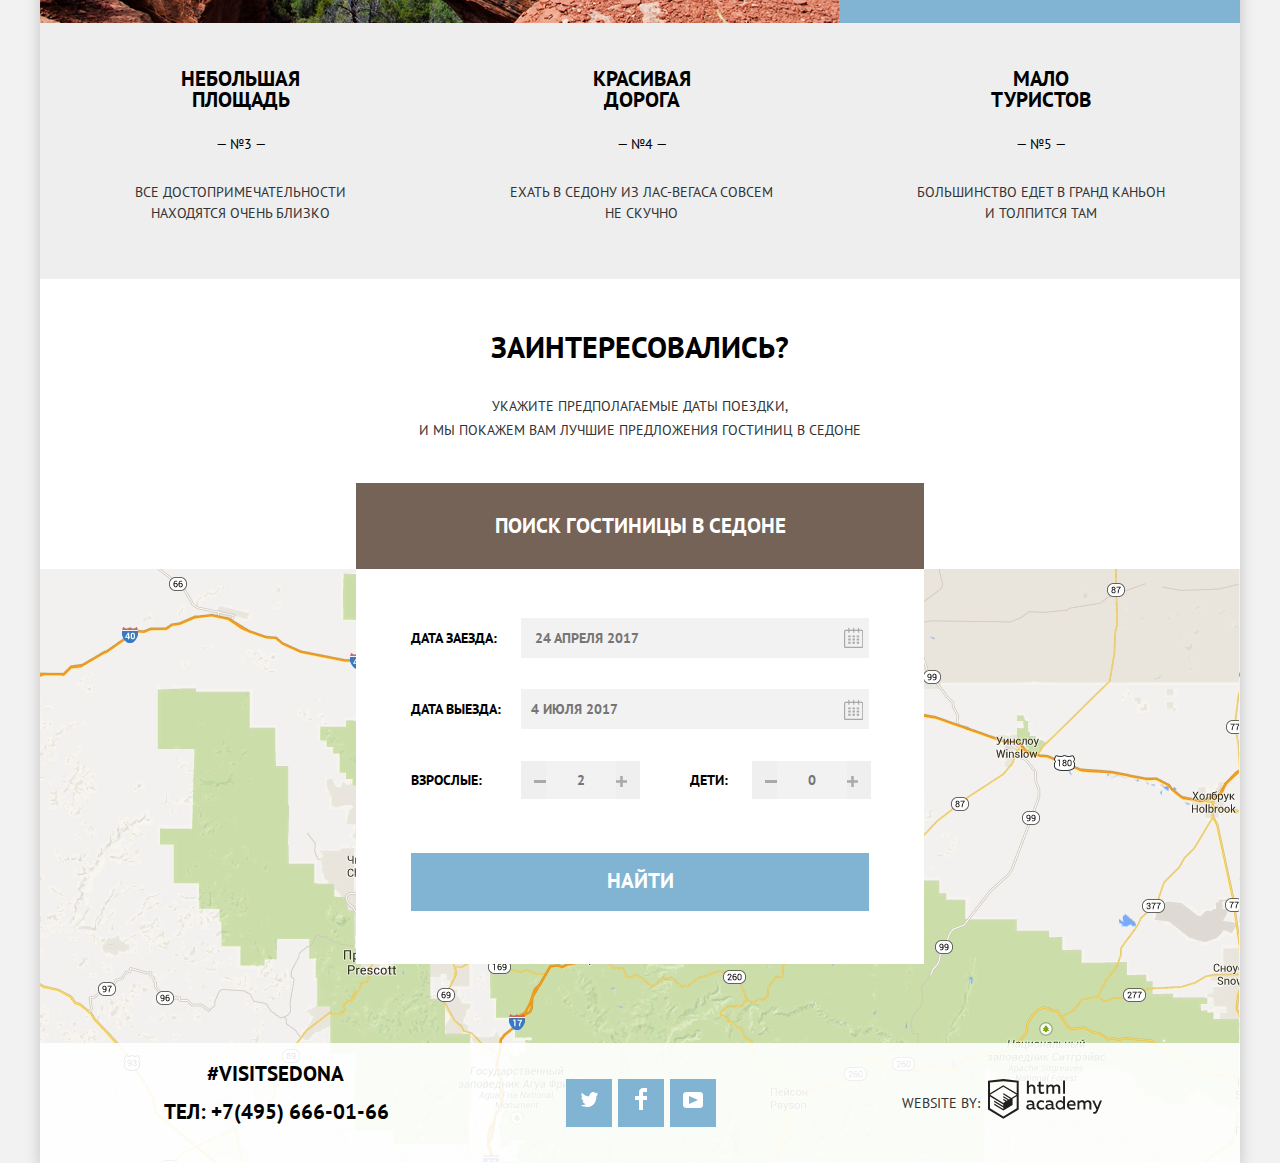
==== commit 541f9840: "Попытка №3" ====
--- a/index.html
+++ b/index.html
@@ -47,7 +47,7 @@
     <h2>Настоящий<br> городок</h2>
     <span>— №1 —</span>
      <p>Седона - не аттракцион для туристов, там <br>
-     течет своя жизнь</p>
+     течет своя жизнь </p>
     </div>
     <div class="reason-image1">
     <img src="img/realtown.jpg" width="800" height="256" alt="терраса"></div></li>
@@ -78,7 +78,7 @@
    <h2>Там есть<br> мост дьявола</h2>
    <span>— №2 —</span>
      <p>Да, по нему можно пройти!Если конечно <br>
-      вы осмелитесь</p>
+      вы осмелитесь </p>
     </div>
       <div class="reason-image2">
     <img src="img/devilsbridge.jpg" width="800" height="256" alt="Мост Дьявола"></div></li>
@@ -107,7 +107,7 @@
   <section class="search-form">
   <div class="hidden-form-button">
   <button class="search-sedona" type="button"> Поиск гостиницы в Седоне</button><br>
-  <form class="popup" action="https://visitsedona.ru/hotels" method="get">
+  <form class="popup" action=" https://echo.htmlacademy.ru/" method="get">
   <div class="search-item">
   <label for="datein"> Дата заезда:</label>
   <div class="date-decoration">
@@ -137,7 +137,7 @@
     <rect width="12" height="3" fill="#A9A9A9"/>
     </svg>
   </button>
-    <input type="text" id="grownups" name="grownups">
+    <input type="text" id="grownups" name="grownups" placeholder="2">
     <button type="button" class="button-plus">
       <svg width="11" height="11" viewBox="0 0 11 11" fill="none" xmlns="http://www.w3.org/2000/svg">
       <path fill-rule="evenodd" clip-rule="evenodd" d="M4.23086 6.76932V11H6.76932V6.76932H11V4.23086H6.76932V0H4.23085V4.23086H0V6.76932H4.23086Z" fill="#A9A9A9"/>
@@ -153,7 +153,7 @@
       <rect width="12" height="3" fill="#A9A9A9"/>
       </svg>
     </button>
-    <input type="text" id="children" name="children">
+    <input type="text" id="children" name="children" placeholder="0">
     <button type="button" class="button-plus">
       <svg width="11" height="11" viewBox="0 0 11 11" fill="none" xmlns="http://www.w3.org/2000/svg">
       <path fill-rule="evenodd" clip-rule="evenodd" d="M4.23086 6.76932V11H6.76932V6.76932H11V4.23086H6.76932V0H4.23085V4.23086H0V6.76932H4.23086Z" fill="#A9A9A9"/>
@@ -162,7 +162,7 @@
   </div>
   </div>
   </div>
-  <button class="search" type="button">Найти</button>
+  <input class="search" type="submit" value="Найти">
 </form>
 </div>
 </section>
--- a/css/style.css
+++ b/css/style.css
@@ -208,7 +208,7 @@
   margin:0 0;
   margin-bottom:-1px;
   padding:0;
-  background-image: url("../img/decor.svg");
+  background-image:  url("../img/decor.svg");
   background-position: bottom;
   background-repeat:no-repeat;
 
@@ -488,7 +488,7 @@
 .date-decoration  svg{
   display:flex;
   align-self: center;
-  margin-right:5px
+  margin-right:5px;
 }
 
 .form-group {
@@ -497,11 +497,22 @@
   justify-content: space-between;
 }
 
-.quantity-form {
+.form-group .search-item:first-child .quantity-form {
   display:flex;
   width:114px;
-  height:38px
-}
+  height:38px;
+  margin-right:5px;
+  padding:0
+}
+
+.form-group .search-item:last-child .quantity-form {
+  display:flex;
+  width:114px;
+  height:38px;
+  margin-right:3px;
+  padding:0
+}
+
 /*
 .form-group div:first-child label {
   margin-right:100px;
@@ -516,7 +527,9 @@
 }
 
 .quantity-form input {
+  font:inherit;
   width:64px;
+  text-align:center;
   background-color: var(--gray-light);
   border:1px solid var(--gray-light);
 
@@ -534,6 +547,10 @@
   fill:var(--basic-black)
 }
 
+.button-plus svg:active path {
+  fill:var(--basic-cyan)
+}
+
 .button-minus {
   display:flex;
   padding:0;
@@ -546,13 +563,20 @@
   fill:var(--basic-black)
 }
 
+.button-minus svg:active rect {
+  fill:var(--basic-cyan)
+}
+
 .search-item input:hover {
-  background-color:var(--gray-dark)
-}
-
-
-.search-item input:focus {
-  background-color: transparent
+  background-color:var(--gray-dark);
+  border:1px solid var(--gray-dark)
+}
+
+
+.search-item input:focus   {
+  background-color: var(--basic-white);
+  border:1px solid var(--gray-light);
+
 }
 
 .date-decoration svg:hover path {
